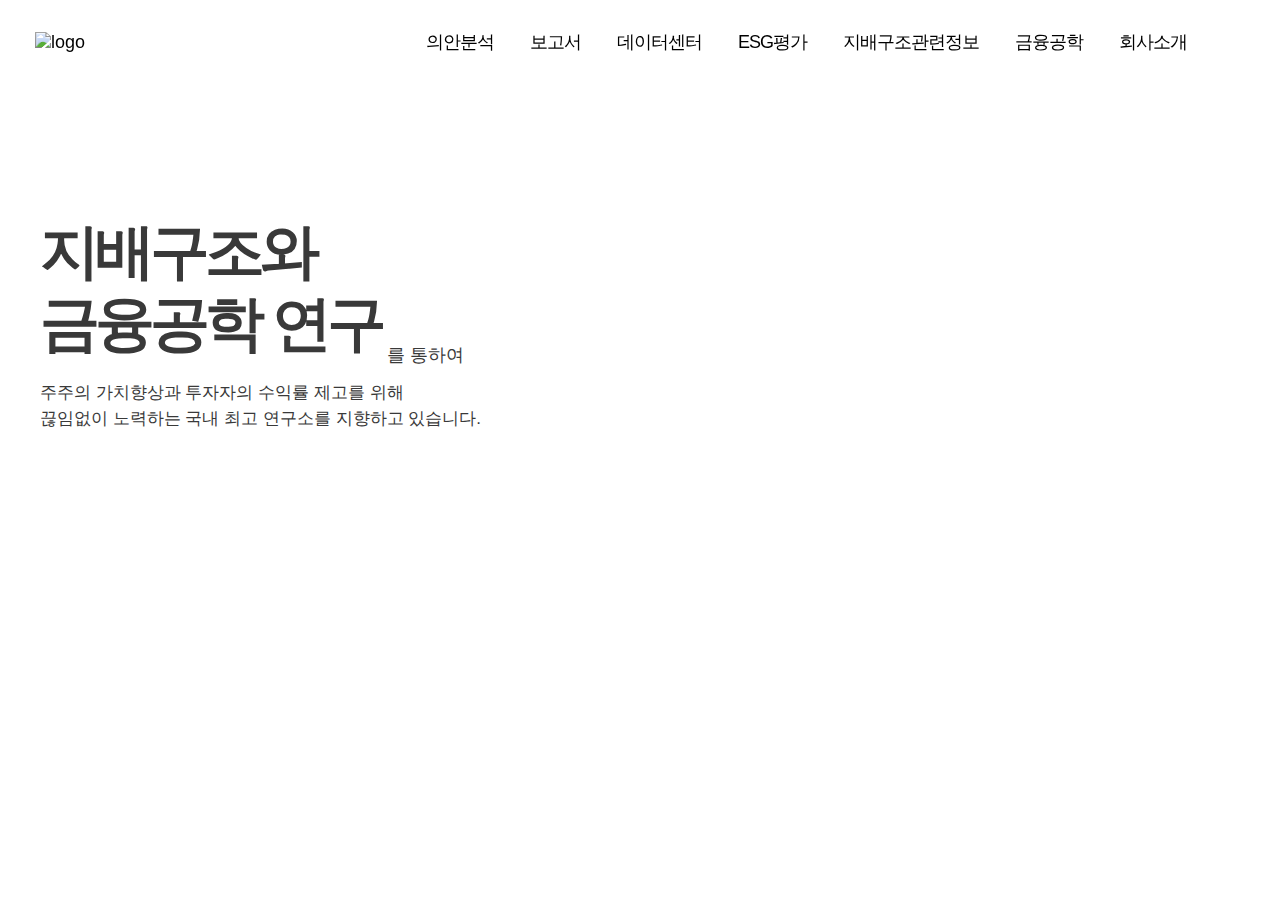
==== public/pf/deri/index.html @ c3c59036 "portfolio works add - deri" ====
<!DOCTYPE html>
<html lang="ko">
    <head>
        <meta charset="UTF-8">
        <meta name="viewport" content="width=device-width, initial-scale=1.0">
        <title>대신경제연구소</title>

        <script src="https://cdnjs.cloudflare.com/ajax/libs/jquery/3.5.1/jquery.min.js"></script>

        <link rel="stylesheet" href="./index.css">
        <script src="./index.js"></script>
    </head>
    <body>
        <header class="top-bar flex">
            <h1 class="logo ">
                <div class="sound-only">대신경제연구소</div>
                <a class="img-box" href="#">
                    <img src="./resource/main_logo.png" alt="logo">
                </a>
            </h1>
            <nav class="top-menu gnb">
                <ul class="flex">
                    <li class="gnb-menu-1">
                        <a href="#">의안분석</a>
                        <ul class="sub-menu-wrap">
                            <li>
                                <a href="#">주주총회 의안 분석</a>
                            </li>
                            <li>
                                <a href="#">의결권행사 가이드라인</a>
                            </li>
                            <li>
                                <a href="#">의결권행사 가이드라인 개정절차</a>
                            </li>
                            <li>
                                <a href="#">의안분석 내부프로세스</a>
                            </li>
                        </ul>
                    </li>
                    <li class="gnb-menu-1">
                        <a href="#">보고서</a>
                        <ul class="sub-menu-wrap">
                            <li>
                                <a href="#">ESG Weekly</a>
                            </li>
                            <li>
                                <a href="#">Issue Report</a>
                            </li>
                            <li>
                                <a href="#">판례 및 법령 제,개정 동향</a>
                            </li>
                            <li>
                                <a href="#">대기업집단 지배구조 리포트</a>
                            </li>
                        </ul>
                    </li>
                    <li class="gnb-menu-1">
                        <a href="#">데이터센터</a>
                        <ul class="sub-menu-wrap">
                            <li>
                                <a href="#">인물 DB 시스템</a>
                            </li>
                            <li>
                                <a href="#">배당평가모형</a>
                            </li>
                            <li>
                                <a href="#">모니터링 시스템</a>
                            </li>
                            <li>
                                <a href="#">주주총회 결과</a>
                            </li>
                            <li>
                                <a href="#">기관투자자 의결권 행사내역</a>
                            </li>
                        </ul>
                    </li>
                    <li class="gnb-menu-1">
                        <a href="#">ESG평가</a>
                        <ul class="sub-menu-wrap">
                            <li>
                                <a href="#">평가개요</a>
                            </li>
                            <li>
                                <a href="#">평가방법</a>
                            </li>
                            <li>
                                <a href="#">ESG Controversial Company Report</a>
                            </li>
                        </ul>
                    </li>
                    <li class="gnb-menu-1">
                        <a href="#">지배구조관련정보</a>
                        <ul class="sub-menu-wrap">
                            <li>
                                <a href="#">지배구조 관련 법령</a>
                            </li>
                            <li>
                                <a href="#">지배구조 관련 기관</a>
                            </li>
                        </ul>
                    </li>
                    <li class="gnb-menu-1">
                        <a href="#">금융공학</a>
                        <ul class="sub-menu-wrap">
                            <li>
                                <a href="#">소개</a>
                            </li>
                            <li>
                                <a href="#">투자솔루션</a>
                            </li>
                            <li>
                                <a href="#">금융공학 컨설팅</a>
                            </li>
                        </ul>
                    </li>
                    <li class="gnb-menu-1">
                        <a href="#">회사소개</a>
                        <ul class="sub-menu-wrap">
                            <li>
                                <a href="#">임직원 인사말</a>
                            </li>
                            <li>
                                <a href="#">DERI Vision</a>
                            </li>
                            <li>
                                <a href="#">조직 및 기능</a>
                            </li>
                            <li>
                                <a href="#">자문위원회</a>
                            </li>
                            <li>
                                <a href="#">회사연혁</a>
                            </li>
                            <li>
                                <a href="#">사업영역</a>
                            </li>
                            <li>
                                <a href="#">연구실적</a>
                            </li>
                            <li>
                                <a href="#">스튜어드십 코드</a>
                            </li>
                            <li>
                                <a href="#">회사약도</a>
                            </li>
                            <li>
                                <a href="#">대신문고</a>
                            </li>
                            <li>
                                <a href="#">인재채용</a>
                            </li>
                        </ul>
                    </li>
                </ul>
            </nav>
        </header>

        <div class="container">
            <section class="intro-section con">
                <div class="content">
                    <h2 class="txt1">
                        <span class="em">
                        지배구조와
                        <br>
                        금융공학 연구
                        </span>
                        <span class="small">를 통하여</span>
                    </h2>
                    <p class="txt2">
                        주주의 가치향상과 투자자의 수익률 제고를 위해
                        <br>
                        끊임없이 노력하는 국내 최고 연구소를 지향하고 있습니다.
                    </p>
                    <div class="btn">
                        <a href="#"></a>
                    </div>
                </div>
                <div class="bg-1"></div>
                <div class="bg-2"></div>
            </section>
            <section class=""></section>
        </div>
    </body>
</html>
---- public/pf/deri/index.css ----
/*폰트*/

/* notosanskr 폰트*/
@import url(//fonts.googleapis.com/earlyaccess/nanumgothic.css);

html {
    font-family: 'Malgun Gothic', 'Nanum Gothic', 'Dotum', arial, sans-serif;
}

/* 노말라이즈 */
body,
ul,
li,
h1,
h2,
h3,
h4,
h5,
h6,
p,
input,
textarea {
    font-family: inherit;
    margin: 0;
    padding: 0;
    list-style: none;
    font: inherit;
    border: none;
    background: none;
    color: inherit;
}

a {
    cursor: pointer;
    color: inherit;
    text-decoration: none;
}

label[for] {
    cursor: pointer;
    user-select: none;
}

button {
    font-family: inherit;
    margin: 0;
    padding: 0;
    border: none;
    background: none;
    outline-style: none;
    cursor: pointer;
}

*:focus {
    outline: none;
}

span {
    display: inline-block;
}

/* 라이브러리 */
.block {
    display: block;
}

.inline-block {
    display: inline-block;
}

.visi-hidden {
    visibility: hidden;
}

.absolute-left {
    position: absolute;
    left: 0;
}

.absolute-right {
    position: absolute;
    right: 0;
}

.absolute-bottom {
    position: absolute;
    bottom: 0;
}

.absolute-top {
    position: absolute;
    top: 0;
}

.absolute-center {
    position: absolute;
    left: 50%;
    transform: translateX(-50%);
}

.absolute-middle {
    position: absolute;
    top: 50%;
    transform: translateY(-50%);
}

.absolute-middle.absolute-center {
    position: absolute;
    top: 50%;
    left: 50%;
    transform: translateX(-50%) translateY(-50%);
}

.relative {
    position: relative;
}

.cell {
    float: left;
    box-sizing: border-box;
}

.cell-right {
    float: right;
    box-sizing: border-box;
}

.row::after {
    content: "";
    display: block;
    clear: both;
}

.clear-both {
    clear: both;
}

.img-box>img {
    width: 100%;
    display: block;
}

.con {
    margin-left: auto;
    margin-right: auto;
}

.margin-0-auto {
    margin-left: auto;
    margin-right: auto;
}

.text-align-center {
    text-align: center;
}

.text-align-right {
    text-align: right;
}

.line-height-0 {
    line-height: 0;
}

.line-height-0>* {
    line-height: normal;
}

.height-100p {
    height: 100%;
}

.height-50p {
    height: 50%;
}

.border-box {
    box-sizing: border-box;
}

.font-size-dot-8rem {
    font-size: .8rem;
}

.table-row {
    display: table;
}

.table-row.row::after {
    display: inline;
    clear: non;
}

.table-row>.cell {
    float: none;
    display: table-cell;
}

/* 라이브러리 - flex */
*>.flex {
    display: flex;
}

*>.flex-column {
    display: flex;
    flex-direction: column;
}

*>.flex-column-nowrap {
    display: flex;
    flex-flow: column nowrap;
}

*>.flex-grow-1 {
    flex-grow: 1;
}

*>.flex-shrink-0 {
    flex-shrink: 0;
}

*>.flex-jc-st {
    display: flex;
    justify-content: flex-start;
}

*>.flex-jc-end {
    display: flex;
    justify-content: flex-end;
}

*>.flex-jc-c {
    display: flex;
    justify-content: center;
}

*>.flex-jc-between {
    display: flex;
    justify-content: space-between;
}

*>.flex-ai-c {
    display: flex;
    align-items: center;
}

*>.flex-ai-st {
    display: flex;
    align-items: flex-start;
}

*>.flex-ai-end {
    display: flex;
    align-items: flex-end;
}

*>.flex-self-c {
    display: flex;
    align-self: center;
}

*>.flex-row-nowrap {
    flex-direction: row;
    flex-wrap: nowrap;
}

*>.flex-ch-basis-0 {
    display: flex;
}

.flex-ch-basis-0>* {
    flex-basis: 0;
}

*>.flex-1-0-0 {
    flex: 1 0 0;
}

.flex-wrap {
    flex-wrap: wrap;
}

.sound-only {
    position: absolute;
    width: 0;
    height: 0;
    padding: 0;
    margin: 0;
    border: none;
    overflow: hidden;
}

/* custom */

html {
    font-size: 10px;
}

body {
    font-size: 1.8rem;
    line-height: 1.2;
}

/* 헤더 탑바 header top-bar */
.top-bar {
    position: fixed;
    top: 0;
    left: 0;
    width: 100%;
    height: 86px;
    justify-content: space-between;
    align-items: center;
}

/* 탑바 로고 top-bar logo*/
.top-bar .logo {
    margin-left: 35px;
}
.top-bar .logo > .img-box{
    width: 230px;
}

/* 탑바 글로벌 메뉴 top-bar gnb*/
.top-bar .top-menu {
    margin-right: 75px;
}

.top-bar .top-menu, .top-bar .top-menu > ul {
    height: 100%;
}

.top-bar .top-menu > ul > li {
    position: relative;
}

.top-bar .top-menu > ul > li > a{
    position: relative;
    display: flex;
    height: 100%;
    margin: 0 18px;
    font-size: 18px;
    letter-spacing: -1px;
    align-items: center;
}
/* 글로벌 메뉴 강조 바 gnb accent bar*/
.top-bar .top-menu > ul > li > a::before {
    content:"";
    position: absolute;
    bottom: 0;
    left: 50%;
    width: 0;
    height: 3px;
    transform: translateX(-50%);
    transition: width 0.2s;
    background-color: #2182c4;
}
.top-bar .top-menu > ul > li:hover > a::before {
    width: 100%;
}


.top-bar .top-menu > ul ul.sub-menu-wrap {
    display: none;
    position: absolute;
    padding: 8px 0;
    top: 100%;
    left: 0;
    border: 1px solid rgb(236,236,237);
}

.top-bar .top-menu > ul > li:hover > ul.sub-menu-wrap {
    display: block;
}

.top-bar .top-menu .sub-menu-wrap > li > a {
    display: block;
    padding: 5.5px 20px;
    white-space: nowrap;
}
.top-bar .top-menu .sub-menu-wrap > li:hover > a {
    color: #2182c4;
}


.container {
    margin-top: 86px;
}

.container section  p {
    font-size: 1.7rem;
    color: #67686c;
    line-height: 1.52;
}


/* 인트로 섹션 */
/* intro section*/
.container .intro-section {
    width: 1200px;
    height: 448px;
}

/* 인트로 섹션 컨텐츠*/
/* intro section content */
.container .intro-section .content {
    padding-top: 130px;
}
.container .intro-section .content .txt1,
.container .intro-section .content .txt2 {
    color: #393939;
}
.container .intro-section .content .txt1 {
    margin-bottom: 20px;
}
.container .intro-section .content .txt1 .em {
    font-size: 6rem;
    font-weight: 700;
    letter-spacing: -5px;
}
.container .intro-section .content .txt1 .small{
    vertical-align: bottom;
    margin-bottom: -7px;
}
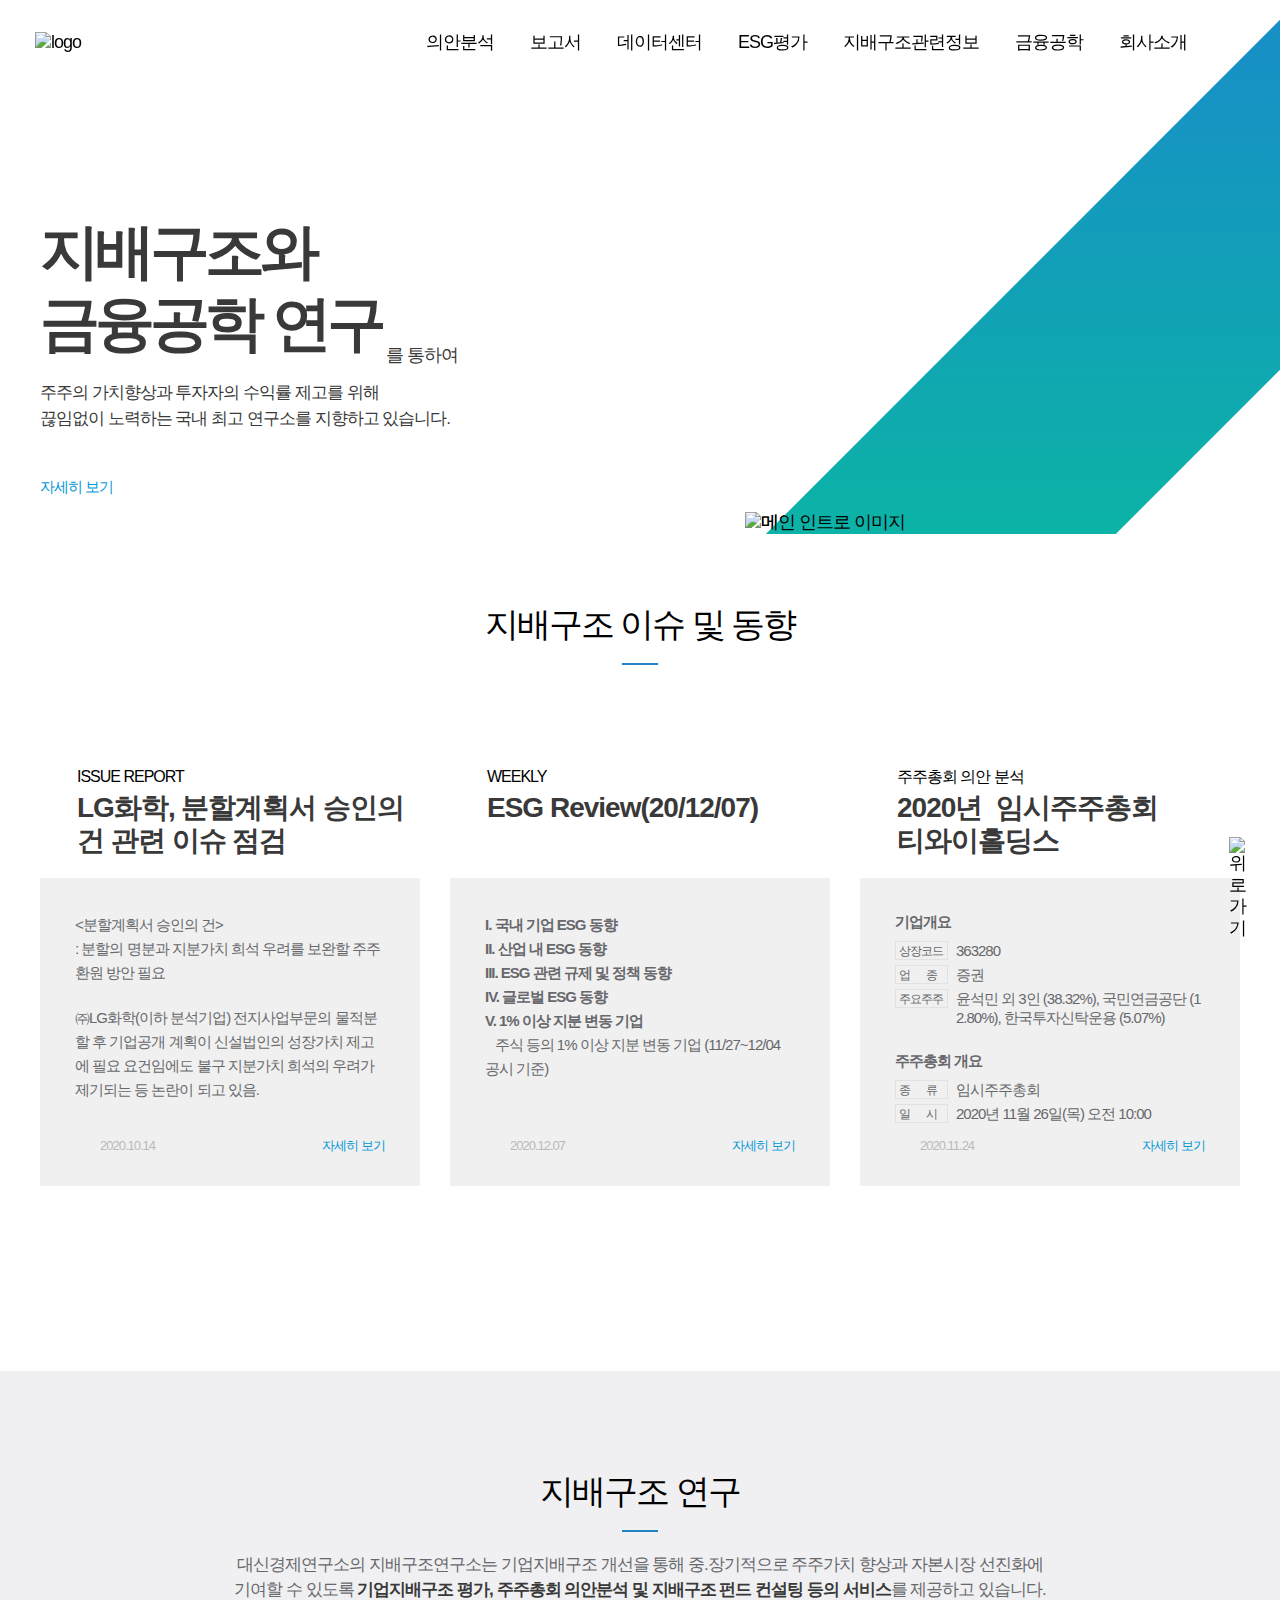
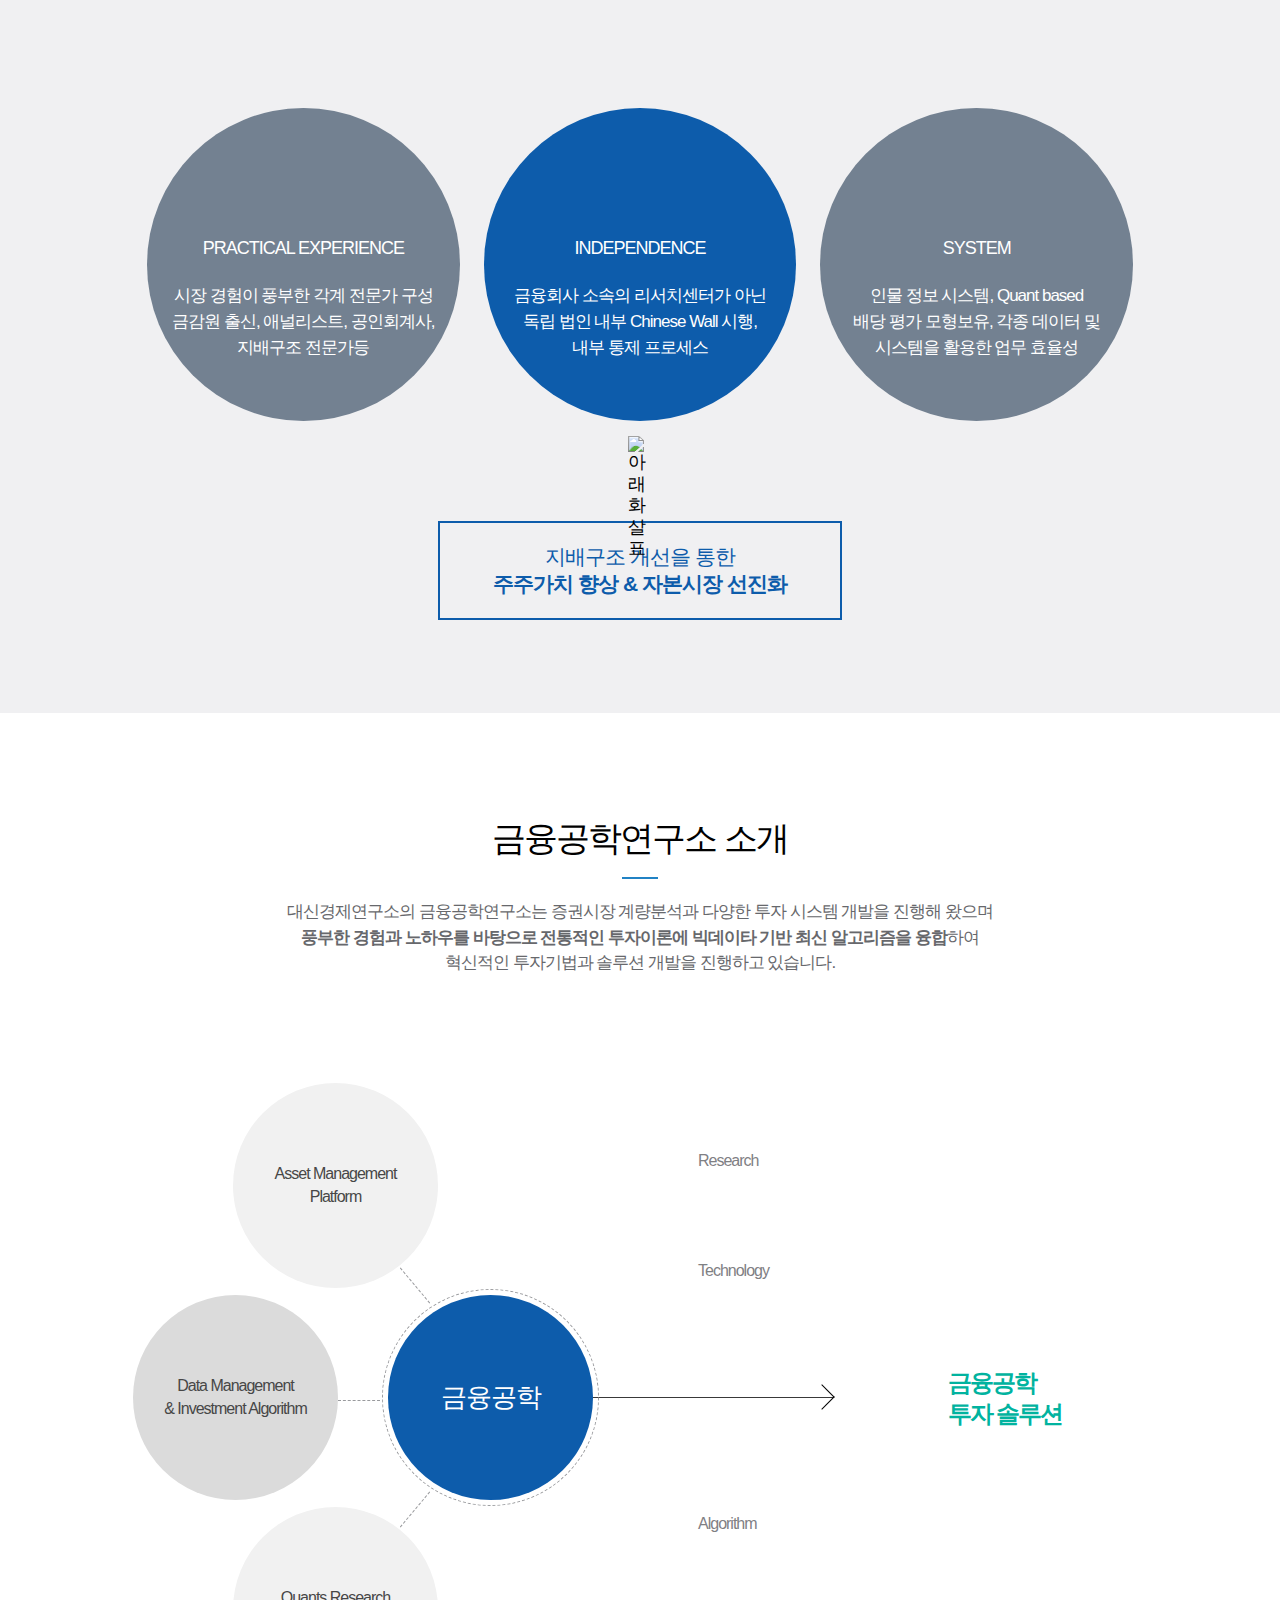
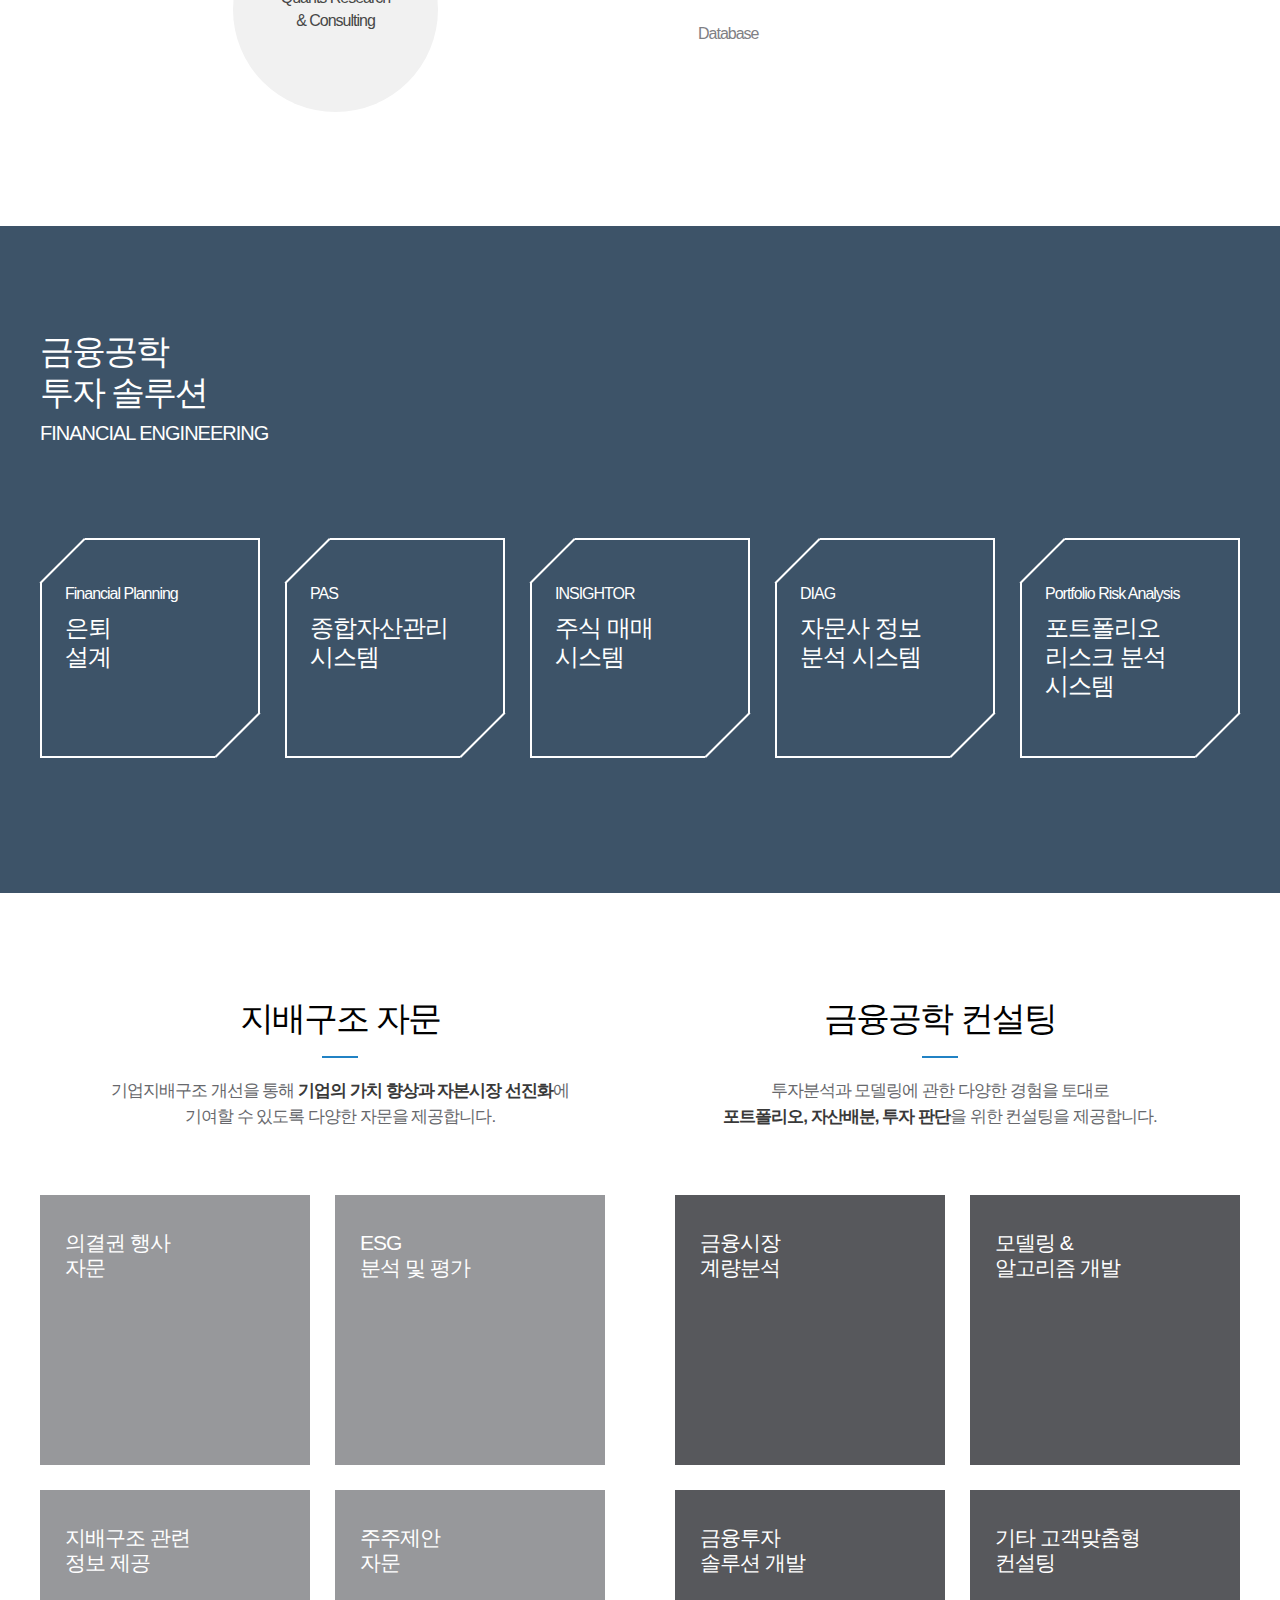
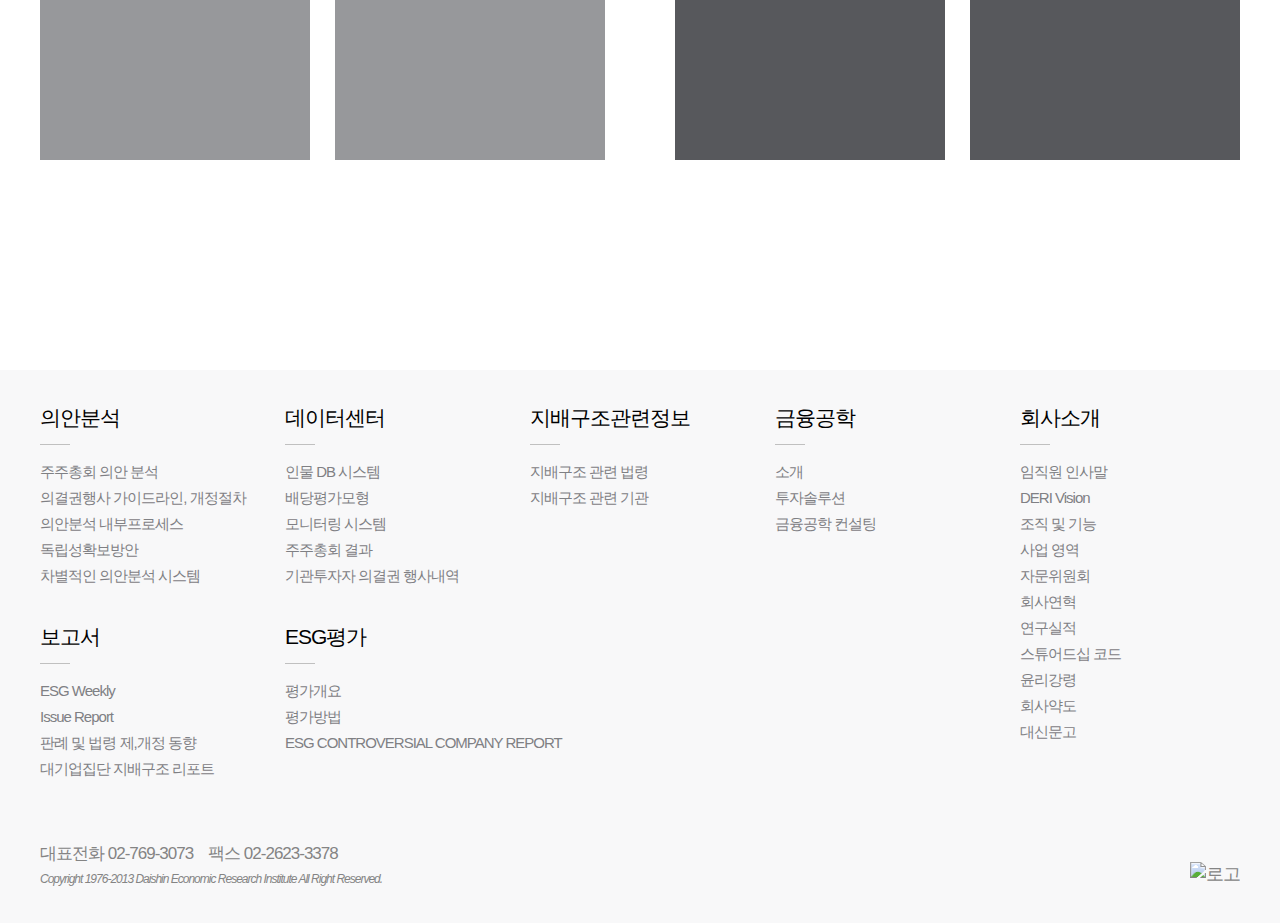
==== commit be7b7e09: "portfolio works deri update" ====
--- a/public/pf/deri/index.html
+++ b/public/pf/deri/index.html
@@ -5,19 +5,25 @@
         <meta name="viewport" content="width=device-width, initial-scale=1.0">
         <title>대신경제연구소</title>
 
+        <!-- 제이쿼리 플러그인 -->
         <script src="https://cdnjs.cloudflare.com/ajax/libs/jquery/3.5.1/jquery.min.js"></script>
+        <!-- lodash 플러그인 -->
+        <script src="https://cdn.jsdelivr.net/npm/lodash@4.17.20/lodash.min.js"></script>
 
         <link rel="stylesheet" href="./index.css">
         <script src="./index.js"></script>
     </head>
     <body>
-        <header class="top-bar flex">
-            <h1 class="logo ">
+        <!-- global bar -->
+        <header class="global flex">
+            <!-- global logo -->
+            <h1 class="logo">
                 <div class="sound-only">대신경제연구소</div>
                 <a class="img-box" href="#">
                     <img src="./resource/main_logo.png" alt="logo">
                 </a>
             </h1>
+            <!-- global menu bar -->
             <nav class="top-menu gnb">
                 <ul class="flex">
                     <li class="gnb-menu-1">
@@ -155,30 +161,645 @@
             </nav>
         </header>
 
+        <!-- main container -->
         <div class="container">
-            <section class="intro-section con">
-                <div class="content">
-                    <h2 class="txt1">
-                        <span class="em">
-                        지배구조와
-                        <br>
-                        금융공학 연구
-                        </span>
-                        <span class="small">를 통하여</span>
-                    </h2>
-                    <p class="txt2">
-                        주주의 가치향상과 투자자의 수익률 제고를 위해
-                        <br>
-                        끊임없이 노력하는 국내 최고 연구소를 지향하고 있습니다.
-                    </p>
-                    <div class="btn">
-                        <a href="#"></a>
-                    </div>
+            <!-- 인트로 섹션 intro -->
+            <section class="section intro-section">
+                <div class="wrap con">
+                    <!-- 텍스트 컨텐츠 -->
+                    <div class="content">
+                        <h2 class="txt1">
+                            <span class="em">
+                            지배구조와
+                            <br>
+                            금융공학 연구
+                            </span>
+                            <span class="small">를 통하여</span>
+                        </h2>
+                        <p class="txt2">
+                            주주의 가치향상과 투자자의 수익률 제고를 위해
+                            <br>
+                            끊임없이 노력하는 국내 최고 연구소를 지향하고 있습니다.
+                        </p>
+                        <div class="btn">
+                            <a href="#">자세히 보기</a>
+                        </div>
+                    </div>
+                    <!-- 이미지 배경 -->
+                    <div class="bg-1 img-box">
+                        <img src="./resource/main_cont_head_2.png" alt="메인 인트로 이미지">
+                    </div>
+                    <div class="bg-2 img-box">
+                        <img src="./resource/visual_mask.png" alt="메인 인트로 이미지">
+                    </div>
+                    <div class="bg-3"></div>
                 </div>
-                <div class="bg-1"></div>
-                <div class="bg-2"></div>
             </section>
-            <section class=""></section>
+            <!-- 뉴스 news -->
+            <section class="section cont-news">
+                <div class="wrap con">
+                    <h2 class="section-ti">지배구조 이슈 및 동향</h2>
+                    <ul class="flex">
+                        <li class="issue">
+                            <div class="item-head">
+                                <div class="tag-img v1"></div>
+                                <div class="tag">ISSUE REPORT</div>
+                                <h3 class="head">
+                                    <a class="block" href="#">LG화학, 분할계획서 승인의 건 관련 이슈 점검</a>
+                                </h3>
+                            </div>
+                            <div class="item-cont">
+                                <a class="block" href="#">
+                                    <div class="txt-box">
+                                        <p>
+                                            &lt;분할계획서 승인의 건&gt;
+                                        </p>
+                                        <p>
+                                            : 분할의 명분과 지분가치 희석 우려를 보완할 주주환원 방안 필요
+                                        </p>
+                                        <br>
+                                        <p>
+                                            ㈜LG화학(이하 분석기업) 전지사업부문의 물적분할 후 기업공개 계획이
+                                             신설법인의 성장가치 제고에 필요 요건임에도 불구 지분가치 희석의 우려가 제기되는 등 논란이 되고 있음. 
+                                        </p>
+                                    </div>
+                                    <div class="detail flex">
+                                        <div class="date flex">2020.10.14</div>
+                                        <div class="btn">자세히 보기</div>
+                                    </div>
+                                </a>
+                            </div>
+                        </li>
+                        <li class="weekly">
+                            <div class="item-head">
+                                <div class="tag-img v2"></div>
+                                <div class="tag">WEEKLY</div>
+                                <h3 class="head">
+                                    <a class="block" href="#">ESG Review(20/12/07)</a>
+                                </h3>
+                            </div>
+                            <div class="item-cont">
+                                <a class="block" href="#">
+                                    <div class="txt-box">
+                                        <p>I. 국내 기업 ESG 동향</p>
+                                        <p>II. 산업 내 ESG 동향</p>
+                                        <p>III. ESG 관련 규제 및 정책 동향</p>
+                                        <p>IV. 글로벌 ESG 동향</p>
+                                        <p>V. 1% 이상 지분 변동 기업</p>
+                                        <p class="normal">
+                                            <span>&nbsp;&nbsp;</span>
+                                            주식 등의 1% 이상 지분 변동 기업 (11/27~12/04 공시 기준)
+                                        </p>
+                                    </div>
+                                    <div class="detail flex">
+                                        <div class="date flex">2020.12.07</div>
+                                        <div class="btn">자세히 보기</div>
+                                    </div>
+                                </a>
+                            </div>
+                        </li>
+                        <li class="analysis">
+                            <div class="item-head">
+                                <div class="tag-img v3"></div>
+                                <div class="tag">주주총회 의안 분석</div>
+                                <h3 class="head">
+                                    <a class="block" href="#">
+                                        2020년 &nbsp;임시주주총회
+                                        <br>
+                                        티와이홀딩스
+                                    </a>
+                                </h3>
+                            </div>
+                            <div class="item-cont">
+                                <a class="block" href="#">
+                                    <div class="txt-box">
+                                        <h4 class="cont-head">기업개요</h4>
+                                        <ul>
+                                            <li>
+                                                <span class="list-head">상장코드</span>
+                                                <span class="list-body">363280</span>
+                                            </li>
+                                            <li>
+                                                <span class="list-head">업&nbsp;&nbsp;&nbsp;&nbsp;&nbsp;&nbsp;&nbsp;종</span>
+                                                <span class="list-body">증권</span>
+                                            </li>
+                                            <li>
+                                                <span class="list-head">주요주주</span>
+                                                <span class="list-body">윤석민 외 3인 (38.32%), 국민연금공단 (12.80%), 한국투자신탁운용 (5.07%)</span>
+                                            </li>
+                                        </ul>
+                                        <h4 class="cont-head">주주총회 개요</h4>
+                                        <ul>
+                                            <li>
+                                                <span class="list-head">종&nbsp;&nbsp;&nbsp;&nbsp;&nbsp;&nbsp;&nbsp;류</span>
+                                                <span class="list-body">임시주주총회</span>
+                                            </li>
+                                            <li>
+                                                <span class="list-head">일&nbsp;&nbsp;&nbsp;&nbsp;&nbsp;&nbsp;&nbsp;시</span>
+                                                <span class="list-body">2020년 11월 26일(목) 오전 10:00</span>
+                                            </li>
+                                        </ul>
+                                    </div>
+                                    <div class="detail flex">
+                                        <div class="date flex">2020.11.24</div>
+                                        <div class="btn">자세히 보기</div>
+                                    </div>
+                                </a>
+                            </div>
+                        </li>
+                    </ul>
+                </div>
+            </section>
+            <!-- 리서치 research -->
+            <section class="section research">
+                <div class="bg"></div>
+                <div class="wrap con">
+                    <div class="cont-head">
+                        <h2 class="section-ti">지배구조 연구</h2>
+                        <p>
+                            대신경제연구소의 지배구조연구소는 기업지배구조 개선을 통해 중.장기적으로 주주가치 향상과 자본시장 선진화에
+                            <br>
+                            기여할 수 있도록 <strong>기업지배구조 평가, 주주총회 의안분석 및 지배구조 펀드 컨설팅 등의 서비스</strong>를 제공하고 있습니다.
+                        </p>
+                    </div>
+                    <div class="cont-body">
+                        <ul class="flex">
+                            <li class="circle-list v1">
+                                <div class="list-icon v1"></div>
+                                <h3 class="list-ti">PRACTICAL EXPERIENCE</h3>
+                                <p class="list-txt">
+                                    시장 경험이 풍부한 각계 전문가 구성
+                                    <br>
+                                    금감원 출신, 애널리스트, 공인회계사,
+                                    <br>
+                                    지배구조 전문가등
+                                </p>
+                            </li>
+                            <li class="circle-list v2">
+                                <div class="list-icon v2"></div>
+                                <h3 class="list-ti">INDEPENDENCE</h3>
+                                <p class="list-txt">
+                                    금융회사 소속의 리서치센터가 아닌
+                                    <br>
+                                    독립 법인 내부 Chinese Wall 시행,
+                                    <br>
+                                    내부 통제 프로세스
+                                </p>
+                            </li>
+                            <li class="circle-list v1">
+                                <div class="list-icon v3"></div>
+                                <h3 class="list-ti">SYSTEM</h3>
+                                <p class="list-txt">
+                                    인물 정보 시스템, Quant based
+                                    <br>
+                                    배당 평가 모형보유, 각종 데이터 및
+                                    <br>
+                                    시스템을 활용한 업무 효율성
+                                </p>
+                            </li>
+                        </ul>
+                        <div class="result">
+                            <div class="arr">
+                                <img src="./resource/main_resrch_arr.png" alt="아래 화살표">
+                            </div>
+                            <div class="txt-box flex-center">
+                                <p>
+                                    지배구조 개선을 통한
+                                    <br>
+                                    <strong>주주가치 향상 & 자본시장 선진화</strong>
+                                </p>
+                            </div>
+                        </div>
+                    </div>
+                </div>
+            </section>
+            <!-- 연구소 소개 labo intro -->
+            <section class="section labo-intro">
+                <div class="wrap con">
+                    <div class="cont-head">
+                        <h2 class="section-ti">금융공학연구소 소개</h2>
+                        <p class="txt-box">
+                            대신경제연구소의 금융공학연구소는 증권시장 계량분석과 다양한 투자 시스템 개발을 진행해 왔으며
+                            <br>
+                            <strong>풍부한 경험과 노하우를 바탕으로 전통적인 투자이론에 빅데이타 기반 최신 알고리즘을 융합</strong>하여
+                            <br>
+                            혁신적인 투자기법과 솔루션 개발을 진행하고 있습니다.
+                        </p>
+                    </div>
+                    <div class="cont-body flex">
+                        <!-- 원 아이템 -->
+                        <div class="tech">
+                            <div class="circle v1 flex-center">
+                                <span>
+                                    Asset Management
+                                    <br>
+                                    Platform
+                                </span>
+                            </div>
+                            <div class="circle v2 flex-center">
+                                <span>
+                                    Data Management
+                                    <br>
+                                    & Investment Algorithm
+                                </span>
+                            </div>
+                            <div class="circle center flex-center">
+                                <span>금융공학</span>
+                                <div class="arr"></div>
+                            </div>
+                            <div class="circle v3 flex-center">
+                                <span>
+                                    Quants Research
+                                    <br>
+                                    & Consulting
+                                </span>
+                            </div>
+                        </div>
+                        <ul class="item">
+                            <li class="flex v1">
+                                <div class="icon"></div>
+                                <div class="txt">Research</div>
+                            </li>
+                            <li class="flex v2">
+                                <div class="icon"></div>
+                                <div class="txt">Technology</div>
+                            </li>
+                            <li class="flex v3">
+                                <div class="icon"></div>
+                                <div class="txt">Algorithm</div>
+                            </li>
+                            <li class="flex v4">
+                                <div class="icon"></div>
+                                <div class="txt">Database</div>
+                            </li>
+                        </ul>
+                        <div class="result">
+                            <h3 class="result-box flex-center">
+                                <span>
+                                    금융공학
+                                    <br>
+                                    투자 솔루션
+                                </span>
+                            </h3>
+                        </div>
+                    </div>
+                </div>
+            </section>
+            <!-- 솔루션 solution -->
+            <section class="section solution">
+                <div class="bg"></div>
+                <div class="wrap con">
+                    <div class="cont-head">
+                        <h2 class="sol-ti">
+                            금융공학
+                            <br>
+                            투자 솔루션
+                        </h2>
+                        <p class="sol-sub">
+                            FINANCIAL ENGINEERING
+                        </p>
+                    </div>
+                    <div class="cont-body">
+                        <ul class="flex">
+                            <li class="item">
+                                <a href="#">
+                                    <div class="box">
+                                        <div class="num"></div>
+                                        <div class="line l1"></div>
+                                        <div class="line l2"></div>
+                                        <div class="line l3"></div>
+                                        <div class="line l4"></div>
+                                    </div>
+                                    <span class="li-sub">Financial Planning</span>
+                                    <p class="li-head">
+                                        은퇴
+                                        <br>
+                                        설계
+                                    </p>
+                                </a>
+                            </li>
+                            <li class="item">
+                                <a href="#">
+                                    <div class="box">
+                                        <div class="num"></div>
+                                        <div class="l1"></div>
+                                        <div class="l2"></div>
+                                        <div class="l3"></div>
+                                        <div class="l4"></div>
+                                    </div>
+                                    <span class="li-sub">PAS</span>
+                                    <p class="li-head">
+                                        종합자산관리
+                                        <br>
+                                        시스템
+                                    </p>
+                                </a>
+                            </li>
+                            <li class="item">
+                                <a href="#">
+                                    <div class="box">
+                                        <div class="num"></div>
+                                        <div class="l1"></div>
+                                        <div class="l2"></div>
+                                        <div class="l3"></div>
+                                        <div class="l4"></div>
+                                    </div>
+                                    <span class="li-sub">INSIGHTOR</span>
+                                    <p class="li-head">
+                                        주식 매매
+                                        <br>
+                                        시스템
+                                    </p>
+                                </a>
+                            </li>
+                            <li class="item">
+                                <a href="#">
+                                    <div class="box">
+                                        <div class="num"></div>
+                                        <div class="l1"></div>
+                                        <div class="l2"></div>
+                                        <div class="l3"></div>
+                                        <div class="l4"></div>
+                                    </div>
+                                    <span class="li-sub">DIAG</span>
+                                    <p class="li-head">
+                                        자문사 정보
+                                        <br>
+                                        분석 시스템
+                                    </p>
+                                </a>
+                            </li>
+                            <li class="item">
+                                <a href="#">
+                                    <div class="box">
+                                        <div class="num"></div>
+                                        <div class="l1"></div>
+                                        <div class="l2"></div>
+                                        <div class="l3"></div>
+                                        <div class="l4"></div>
+                                    </div>
+                                    <span class="li-sub">Portfolio Risk Analysis</span>
+                                    <p class="li-head">
+                                        포트폴리오
+                                        <br>
+                                        리스크 분석
+                                        <br>
+                                        시스템
+                                    </p>
+                                </a>
+                            </li>
+                        </ul>
+                    </div>
+                </div>
+            </section>
+            <!-- 컨설트 consult -->
+            <section class="section consult">
+                <div class="wrap con flex">
+                    <div class="item-wrap v1">
+                        <div class="item-head">
+                            <h2 class="section-ti">지배구조 자문</h2>
+                            <p>
+                                기업지배구조 개선을 통해 <strong>기업의 가치 향상과 자본시장 선진화</strong>에
+                                <br>
+                                기여할 수 있도록 다양한 자문을 제공합니다.
+                            </p>
+                        </div>
+                        <div class="item-body">
+                            <ul class="flex">
+                                <li class="item">
+                                    <a href="#">
+                                        <h3>
+                                            의결권 행사
+                                            <br>
+                                            자문
+                                        </h3>
+                                        <p>
+                                            주주권익 향상을 위한 의결권 행사
+                                            <br>가이드라인 구축 및 자문 서비스
+                                            <br><br>
+                                            투자기업의 주요 주주에 대한
+                                            <br>의결권 행사 권고 서비스
+                                        </p>
+                                    </a>
+                                </li>
+                                <li class="item">
+                                    <a href="#">
+                                        <h3>
+                                            ESG
+                                            <br>
+                                            분석 및 평가
+                                        </h3>
+                                        <p>
+                                            기업의 비재무적 요소인 ESG 성과를
+                                            <br>
+                                            평가 및 분석
+                                            <br><br>
+                                            기관투자자의 책임투자활동 지원
+                                        </p>
+                                    </a>
+                                </li>
+                                <li class="item">
+                                    <a href="#">
+                                        <h3>
+                                            지배구조 관련
+                                            <br>
+                                            정보 제공
+                                        </h3>
+                                        <p>
+                                            인물 및 기업지배구조 DB
+                                            <br>주주총회 관련 DB
+                                            <br><br>ESG News Flow 및 공시 모니터링
+                                            <br>주주활동보고서
+                                        </p>
+                                    </a>
+                                </li>
+                                <li class="item">
+                                    <a href="#">
+                                        <h3>
+                                            주주제안
+                                            <br>
+                                            자문
+                                        </h3>
+                                        <p>
+                                            주주이익 환원
+                                            <br>
+                                             - 배당 등
+                                            <br><br>
+                                            기업가치 증대방안
+                                            <br>
+                                             - 이사회 진단 등
+                                        </p>
+                                    </a>
+                                </li>
+                            </ul>
+                        </div>
+                    </div>
+                    <div class="item-wrap v2">
+                        <div class="item-head">
+                            <h2 class="section-ti">금융공학 컨설팅</h2>
+                            <p>
+                                투자분석과 모델링에 관한 다양한 경험을 토대로
+                                <br>
+                                <strong>포트폴리오, 자산배분, 투자 판단</strong>을 위한 컨설팅을 제공합니다.
+                            </p>
+                        </div>
+                        <div class="item-body">
+                            <ul class="flex">
+                                <li class="item">
+                                    <a href="#">
+                                        <h3>
+                                            금융시장
+                                            <br>
+                                            계량분석
+                                        </h3>
+                                        <p>
+                                            금융시장 계량분석과 각종 시뮬레이션을 통해 투자 목적별  정량적 판단 근거 제시
+                                        </p>
+                                    </a>
+                                </li>
+                                <li class="item">
+                                    <a href="#">
+                                        <h3>
+                                            모델링 &
+                                            <br>
+                                            알고리즘 개발
+                                        </h3>
+                                        <p>
+                                            매크로 데이터 및  금융시장 미시적 가격 데이터 등을 결합하여  다양한 투자모형  및 알고리즘을  개발합니다.
+                                        </p>
+                                    </a>
+                                </li>
+                                <li class="item">
+                                    <a href="#">
+                                        <h3>
+                                            금융투자
+                                            <br>
+                                            솔루션 개발
+                                        </h3>
+                                        <p>
+                                            포트폴리오 투자, 자산배분과 관련된 랩어카운트, 로보어드바이저 관련 시스템을 개발합니다.
+                                        </p>
+                                    </a>
+                                </li>
+                                <li class="item">
+                                    <a href="#">
+                                        <h3>
+                                            기타 고객맞춤형
+                                            <br>
+                                            컨설팅
+                                        </h3>
+                                        <p>
+                                            금융공학을 활용하고 응용한 제반 연구 개발 컨설팅을 계획하고 있습니다.
+                                        </p>
+                                    </a>
+                                </li>
+                            </ul>
+                        </div>
+                    </div>
+                </div>
+            </section>
         </div>
+
+        <div class="go-top">
+            <img src="./resource/bt_go_top.png" alt="위로 가기">
+        </div>
+        
+        <!-- footer -->
+        <footer class="footer">
+            <div class="wrap con">
+                <div class="site-map flex">
+                    <div class="group">
+                        <div class="ft-menu sub-1">
+                            <div class="head">의안분석</div>
+                            <ul>
+                                <li><a href="#">주주총회 의안 분석</a></li>
+                                <li><a href="#">의결권행사 가이드라인, 개정절차</a></li>
+                                <li><a href="#">의안분석 내부프로세스</a></li>
+                                <li><a href="#">독립성확보방안</a></li>
+                                <li><a href="#">차별적인 의안분석 시스템</a></li>
+                            </ul>
+                        </div>
+                        <div class="ft-menu sub-2">
+                            <div class="head">보고서</div>
+                            <ul>
+                                <li><a href="#">ESG Weekly</a></li>
+                                <li><a href="#">Issue Report</a></li>
+                                <li><a href="#">판례 및 법령 제,개정 동향</a></li>
+                                <li><a href="#">대기업집단 지배구조 리포트</a></li>
+                            </ul>
+                        </div>
+                    </div>
+                    <div class="group">
+                        <div class="ft-menu sub-1">
+                            <div class="head">데이터센터</div>
+                            <ul>
+                                <li><a href="#">인물 DB 시스템</a></li>
+                                <li><a href="#">배당평가모형</a></li>
+                                <li><a href="#">모니터링 시스템</a></li>
+                                <li><a href="#">주주총회 결과</a></li>
+                                <li><a href="#">기관투자자 의결권 행사내역</a></li>
+                            </ul>
+                        </div>
+                        <div class="ft-menu sub-2">
+                            <div class="head">ESG평가</div>
+                            <ul>
+                                <li><a href="#">평가개요</a></li>
+                                <li><a href="#">평가방법</a></li>
+                                <li><a href="#">ESG CONTROVERSIAL COMPANY REPORT</a></li>
+                            </ul>
+                        </div>
+                    </div>
+                    <div class="group">
+                        <div class="ft-menu sub-1">
+                            <div class="head">지배구조관련정보</div>
+                            <ul>
+                                <li><a href="#">지배구조 관련 법령</a></li>
+                                <li><a href="#">지배구조 관련 기관</a></li>
+                            </ul>
+                        </div>
+                    </div>
+                    <div class="group">
+                        <div class="ft-menu sub-1">
+                            <div class="head">금융공학</div>
+                            <ul>
+                                <li><a href="#">소개</a></li>
+                                <li><a href="#">투자솔루션</a></li>
+                                <li><a href="#">금융공학 컨설팅</a></li>
+                            </ul>
+                        </div>
+                    </div>
+                    <div class="group">
+                        <div class="ft-menu sub-1">
+                            <div class="head">회사소개</div>
+                            <ul>
+                                <li><a href="#">임직원 인사말</a></li>
+                                <li><a href="#">DERI Vision</a></li>
+                                <li><a href="#">조직 및 기능</a></li>
+                                <li><a href="#">사업 영역</a></li>
+                                <li><a href="#">자문위원회</a></li>
+                                <li><a href="#">회사연혁</a></li>
+                                <li><a href="#">연구실적</a></li>
+                                <li><a href="#">스튜어드십 코드</a></li>
+                                <li><a href="#">윤리강령</a></li>
+                                <li><a href="#">회사약도</a></li>
+                                <li><a href="#">대신문고</a></li>
+                            </ul>
+                        </div>
+                    </div>
+                </div>
+                <div class="info">
+                    <div class="ft-logo">
+                        <a class="img-box" href="#">
+                            <img src="./resource/main_logo_ft.png" alt="로고">
+                        </a>
+                    </div>
+                    <div class="info-con flex">
+                        <span>대표전화 02-769-3073</span>
+                        <span>팩스 02-2623-3378</span>
+                    </div>
+                    <address>Copyright 1976-2013 Daishin Economic Research Institute All Right Reserved.</address>
+                </div>
+            </div>
+        </footer>
     </body>
 </html>--- a/public/pf/deri/index.css
+++ b/public/pf/deri/index.css
@@ -8,17 +8,9 @@
 }
 
 /* 노말라이즈 */
-body,
-ul,
-li,
-h1,
-h2,
-h3,
-h4,
-h5,
-h6,
-p,
-input,
+body,ul,li,
+h1,h2,h3,h4,h5,h6,
+p,dl,dt,dd,input,
 textarea {
     font-family: inherit;
     margin: 0;
@@ -135,6 +127,10 @@
     clear: both;
 }
 
+.img-box {
+    display: block;
+}
+
 .img-box>img {
     width: 100%;
     display: block;
@@ -199,16 +195,32 @@
 /* 라이브러리 - flex */
 *>.flex {
     display: flex;
-}
-
+    flex-grow: 0;
+    flex-shrink: 1;
+    flex-basis: auto; 
+}
+*>.flex-center {
+    display: flex;
+    flex-grow: 0;
+    flex-shrink: 0;
+    flex-basis: auto;
+    justify-content: center;
+    align-items: center;
+}
 *>.flex-column {
     display: flex;
     flex-direction: column;
+    flex-grow: 0;
+    flex-shrink: 1;
+    flex-basis: auto; 
 }
 
 *>.flex-column-nowrap {
     display: flex;
     flex-flow: column nowrap;
+    flex-grow: 0;
+    flex-shrink: 1;
+    flex-basis: auto; 
 }
 
 *>.flex-grow-1 {
@@ -222,46 +234,73 @@
 *>.flex-jc-st {
     display: flex;
     justify-content: flex-start;
+    flex-grow: 0;
+    flex-shrink: 1;
+    flex-basis: auto; 
 }
 
 *>.flex-jc-end {
     display: flex;
     justify-content: flex-end;
+    flex-grow: 0;
+    flex-shrink: 1;
+    flex-basis: auto; 
 }
 
 *>.flex-jc-c {
     display: flex;
     justify-content: center;
+    flex-grow: 0;
+    flex-shrink: 1;
+    flex-basis: auto; 
 }
 
 *>.flex-jc-between {
     display: flex;
     justify-content: space-between;
+    flex-grow: 0;
+    flex-shrink: 1;
+    flex-basis: auto; 
 }
 
 *>.flex-ai-c {
     display: flex;
     align-items: center;
+    flex-grow: 0;
+    flex-shrink: 1;
+    flex-basis: auto; 
 }
 
 *>.flex-ai-st {
     display: flex;
     align-items: flex-start;
+    flex-grow: 0;
+    flex-shrink: 1;
+    flex-basis: auto; 
 }
 
 *>.flex-ai-end {
     display: flex;
     align-items: flex-end;
+    flex-grow: 0;
+    flex-shrink: 1;
+    flex-basis: auto; 
 }
 
 *>.flex-self-c {
     display: flex;
     align-self: center;
+    flex-grow: 0;
+    flex-shrink: 1;
+    flex-basis: auto; 
 }
 
 *>.flex-row-nowrap {
     flex-direction: row;
     flex-wrap: nowrap;
+    flex-grow: 0;
+    flex-shrink: 1;
+    flex-basis: auto; 
 }
 
 *>.flex-ch-basis-0 {
@@ -273,7 +312,9 @@
 }
 
 *>.flex-1-0-0 {
-    flex: 1 0 0;
+    flex-grow: 1;
+    flex-shrink: 0;
+    flex-basis: 0; 
 }
 
 .flex-wrap {
@@ -299,10 +340,16 @@
 body {
     font-size: 1.8rem;
     line-height: 1.2;
-}
-
-/* 헤더 탑바 header top-bar */
-.top-bar {
+    letter-spacing: -1px;
+    overflow-x: hidden;
+}
+
+.con {
+    width: 1200px;
+}
+
+/* 1. 헤더 탑바 header global */
+.global {
     position: fixed;
     top: 0;
     left: 0;
@@ -310,30 +357,34 @@
     height: 86px;
     justify-content: space-between;
     align-items: center;
-}
-
-/* 탑바 로고 top-bar logo*/
-.top-bar .logo {
+    background-color: rgba(255,255,255,0);
+    transition: background-color 0.4s, height 0.4s;
+    z-index: 100;
+}
+
+/* 탑바 로고 global logo*/
+.global .logo {
     margin-left: 35px;
 }
-.top-bar .logo > .img-box{
+.global .logo > .img-box{
     width: 230px;
-}
-
-/* 탑바 글로벌 메뉴 top-bar gnb*/
-.top-bar .top-menu {
+    transition: width 0.4s;
+}
+
+/* 탑바 글로벌 메뉴 global gnb*/
+.global .top-menu {
     margin-right: 75px;
 }
 
-.top-bar .top-menu, .top-bar .top-menu > ul {
+.global .top-menu, .global .top-menu > ul {
     height: 100%;
 }
 
-.top-bar .top-menu > ul > li {
-    position: relative;
-}
-
-.top-bar .top-menu > ul > li > a{
+.global .top-menu > ul > li {
+    position: relative;
+}
+
+.global .top-menu > ul > li > a{
     position: relative;
     display: flex;
     height: 100%;
@@ -343,7 +394,7 @@
     align-items: center;
 }
 /* 글로벌 메뉴 강조 바 gnb accent bar*/
-.top-bar .top-menu > ul > li > a::before {
+.global .top-menu > ul > li > a::before {
     content:"";
     position: absolute;
     bottom: 0;
@@ -354,71 +405,1039 @@
     transition: width 0.2s;
     background-color: #2182c4;
 }
-.top-bar .top-menu > ul > li:hover > a::before {
+.global .top-menu > ul > li:hover > a::before {
     width: 100%;
 }
 
 
-.top-bar .top-menu > ul ul.sub-menu-wrap {
+.global .top-menu > ul ul.sub-menu-wrap {
     display: none;
     position: absolute;
     padding: 8px 0;
     top: 100%;
     left: 0;
     border: 1px solid rgb(236,236,237);
-}
-
-.top-bar .top-menu > ul > li:hover > ul.sub-menu-wrap {
+    background-color: #ffffff;
+}
+
+.global .top-menu > ul > li:hover > ul.sub-menu-wrap {
     display: block;
 }
 
-.top-bar .top-menu .sub-menu-wrap > li > a {
+.global .top-menu .sub-menu-wrap > li > a {
     display: block;
     padding: 5.5px 20px;
     white-space: nowrap;
 }
-.top-bar .top-menu .sub-menu-wrap > li:hover > a {
+.global .top-menu .sub-menu-wrap > li:hover > a {
     color: #2182c4;
 }
 
+/* 글로벌 스크롤 */
+.global.on {
+    height: 66px;
+    border-bottom: 1px solid rgb(236,236,237);
+    background-color: rgba(255,255,255,0.95);
+}
+.global.on .logo > .img-box {
+    width: 171px;
+}
+
+
+
+
+/* 2. 컨텐츠 */
 
 .container {
     margin-top: 86px;
 }
 
-.container section  p {
+.container .section p{
     font-size: 1.7rem;
-    color: #67686c;
     line-height: 1.52;
 }
 
-
-/* 인트로 섹션 */
+/* 컨텐츠 섹션 타이틀 */
+.container .section-ti {
+    position: relative;
+    font-size: 34px;
+    font-weight: normal;
+    text-align: center;
+    letter-spacing: -2px;
+    padding-bottom: 20px;
+}
+.container .section-ti::after {
+    content:"";
+    position: absolute;
+    left: 50%;
+    bottom: 0;
+    width: 36px;
+    height: 2px;
+    margin-left: -18px;
+    background-color: #2182c4;
+}
+
+
+
+/* 3. 인트로 섹션 */
 /* intro section*/
-.container .intro-section {
-    width: 1200px;
+.intro-section {
+    margin-bottom: 60px;
+}
+.intro-section .wrap{
+    position: relative;
     height: 448px;
-}
-
-/* 인트로 섹션 컨텐츠*/
+    box-sizing: border-box;
+}
+
+/* 인트로 섹션 텍스트 컨텐츠*/
 /* intro section content */
-.container .intro-section .content {
+.intro-section .content {
     padding-top: 130px;
 }
-.container .intro-section .content .txt1,
-.container .intro-section .content .txt2 {
+.intro-section .content .txt1,
+.intro-section .content .txt2 {
     color: #393939;
 }
-.container .intro-section .content .txt1 {
+.intro-section .content .txt1 {
     margin-bottom: 20px;
 }
-.container .intro-section .content .txt1 .em {
+.intro-section .content .txt1 .em {
     font-size: 6rem;
     font-weight: 700;
     letter-spacing: -5px;
 }
-.container .intro-section .content .txt1 .small{
+.intro-section .content .txt1 .small{
     vertical-align: bottom;
     margin-bottom: -7px;
-}
-
+    
+}
+
+.intro-section .content .btn {
+    position: relative;
+    padding-top: 40px;
+    font-size: 15px;
+    color: #0397d7;
+}
+.intro-section .content .btn:hover {
+    text-decoration: underline;
+}
+.intro-section .content .btn.active {
+    animation: ani-opacity 0.4s 1s forwards;
+}
+@keyframes ani-opacity {
+    0% {
+        opacity: 0;
+    }
+    100% {
+        opacity: 1;
+    }
+}
+.intro-section .content .btn > a{
+    display: inline-block;
+    height: 30px;
+    line-height: 30px;
+    vertical-align: middle;
+}
+.intro-section .content .btn:hover > a {
+    text-decoration: underline;
+}
+
+/* 인트로 섹션 배경 이미지*/
+.intro-section .bg-1{
+    position: absolute;
+    bottom: 0;
+    right: -7px;
+    width: 502px;
+    z-index: -1;
+}
+.intro-section .bg-2{
+    position: absolute;
+    bottom: 0;
+    right: -7px;
+    width: 502px;
+    z-index: -2;
+}
+
+.intro-section .bg-3{
+    position: absolute;
+    bottom: 0;
+    right: -145px;
+    width: 350px;
+    height: 120%;
+    transform: skew(-45deg);
+    background: linear-gradient(to bottom, #1790c6 10%, #0cb3a6 100%);
+    z-index: -2;
+}
+
+
+
+/* 4. 뉴스 섹션 */
+/* news section */
+.cont-news .wrap {
+    padding-top: 10px;
+    padding-bottom: 115px;
+}
+
+/* 뉴스 리스트 */
+.cont-news > .wrap > ul {
+    margin: 0 -15px;
+    padding: 55px 0 70px 0;
+}
+.cont-news > .wrap > ul > li {
+    position: relative;
+    width: calc(100% / 3);
+    padding: 0 15px;
+}
+/* 뉴스 아이템 헤드 */
+.cont-news > .wrap .item-head {
+    width: 100%;
+    height: 158px;
+    padding-top: 47px;
+    padding-left: 37px;
+    padding-bottom: 20px;
+    box-sizing: border-box;
+}
+.cont-news > .wrap .item-head .tag-img {
+    position: absolute;
+    top: 0;
+    left: 5px;
+    width: 140px;
+    height: 140px;
+    z-index: -1;
+    background-image: url(./resource/main_sp.png);
+    background-repeat: no-repeat;
+}
+.cont-news > .wrap .item-head .tag-img.v1 {
+    background-position: 0 -60px;
+}
+.cont-news > .wrap .item-head .tag-img.v2 {
+    background-position: -140px -60px;
+}
+.cont-news > .wrap .item-head .tag-img.v3 {
+    background-position: -290px -60px;
+}
+
+.cont-news > .wrap .item-head .tag {
+    font-size: 16px;
+    padding-bottom: 5px;
+}
+
+.cont-news > .wrap .item-head .head a{
+    font-size: 28px;
+    line-height: 33px;
+    font-weight: bold;
+    color: #393939;
+}
+.cont-news > .wrap .item-head .head:hover a {
+    text-decoration: underline;
+}
+
+/* 뉴스 아이템 바디 */
+.cont-news > .wrap .item-cont {
+    position: relative;
+    width: 100%;
+    height: 308px;
+    padding: 35px 35px 55px;
+    box-sizing: border-box;
+    background-color: rgba(233,233,233,0.7);
+    color: #67686c;
+}
+.cont-news > .wrap .item-cont .txt-box{
+    height: 218px;
+    overflow: hidden;
+}
+.cont-news > .wrap .item-cont p,
+.cont-news > .wrap .item-cont span{
+    font-size: 15px;
+    line-height: 1.6;
+    word-break: break-all;
+}
+.cont-news > .wrap .item-cont p:hover {
+    text-decoration:underline;
+}
+
+.cont-news > .wrap .item-cont .detail{
+    position: absolute;
+    bottom: 25px;
+    left: 35px;
+    right: 35px;
+    height: 30px;
+    font-size: 13px;
+    line-height: 30px;
+    justify-content: space-between;
+}
+.cont-news > .wrap .item-cont .detail .date {
+    color: #b9b9bb;
+}
+.cont-news > .wrap .item-cont .detail .date::before {
+    content:"";
+    display: block;
+    width: 20px;
+    height: 20px;
+    margin-top: 5px;
+    margin-right: 5px;
+    background-image: url(./resource/main_sp.png);
+    background-position: -80px 0;
+    background-repeat: no-repeat;
+}
+
+.cont-news > .wrap .item-cont .detail .btn {
+    color: #0397d7;
+}
+.cont-news > .wrap .item-cont .detail .btn:hover {
+    text-decoration: underline;
+}
+
+/* 뉴스 2번 아이템 */
+.cont-news .weekly .item-cont .txt-box > p {
+    font-weight: bold;
+}
+.cont-news .weekly .item-cont .txt-box > .normal {
+    font-weight: normal;
+}
+
+
+/* 뉴스 3번 아이템 */
+.cont-news .analysis .item-cont .txt-box > ul:nth-of-type(1) {
+    margin-bottom: 20px;
+}
+.cont-news .analysis .item-cont .txt-box > ul > li {
+    display: flex;
+    padding-bottom: 5px;
+}
+.cont-news .analysis .item-cont .txt-box > ul > li > * {
+    flex-grow: 0;
+    flex-basis: auto;
+    line-height: 19px;
+}
+.cont-news .analysis .item-cont .txt-box > ul > li .list-head {
+    flex-shrink: 0;
+    width: 45px;
+    height: 17px;
+    padding: 0 3px;
+    margin-right: 8px;
+    border: 1px solid #e1e1e1;
+    font-size: 12px;
+}
+.cont-news .analysis .item-cont .txt-box > ul > li .list-body {
+    flex-shrink: 1;
+    font-size: 15px;
+}
+
+.cont-news .analysis .item-cont .txt-box .cont-head {
+    font-size: 15px;
+    font-weight: bold;
+    margin-bottom: 10px;
+}
+
+
+
+
+
+/* 5. 리서치 섹션 */
+/* reasearch section */
+.container .research {
+    position: relative;
+    overflow: hidden;
+}
+.container .research >.bg{
+    position: absolute;
+    top: 0;
+    left: 0;
+    width: 100%;
+    height: 1100px;
+    background: #f0f0f2 url(./resource/main_cont_resrch_bg.png) no-repeat;
+    background-size: contain;
+    background-position: right bottom;
+    z-index: -1;
+}
+.container .research > .wrap {
+    position: relative;
+    padding: 100px 95px 93px;
+    box-sizing: border-box;
+    z-index: 1;
+}
+.container .research .cont-head > p {
+    margin: 20px 0 105px 0;
+    font-size: 17px;
+    line-height: 1.52;
+    text-align: center;
+    color: #67686c;
+}
+.container .research .cont-head > p >strong {
+    font-weight: bold;
+    color: #393939;
+}
+
+/* 리서치 연구 서비스 리스트*/
+.container .research .cont-body > ul > li {
+    position: relative;
+    width: calc((100% - 72px) / 3);
+    margin: 0 12px;
+    border-radius: 50%;
+    color: #ffffff;
+}
+.container .research .cont-body > ul > li.v1 {
+    background-color: #738191;
+}
+.container .research .cont-body > ul > li.v2 {
+    background-color: #0d5cab;
+}
+.container .research .cont-body > ul > li::before {
+    content:"";
+    display: block;
+    padding-bottom: 100%;
+}
+
+.container .research .cont-body .list-icon,
+.container .research .cont-body .list-ti,
+.container .research .cont-body .list-txt {
+    position: absolute;
+}
+
+/* 리서치 리스트 아이콘 */
+.container .research .cont-body .list-icon {
+    top: 50px;
+    left: 50%;
+    width: 90px;
+    height: 60px;
+    transform: translateX(-50%);
+    background-image: url(./resource/main_sp.png);
+    background-repeat: no-repeat;
+}
+.container .research .cont-body .list-icon.v1{
+    background-position: -500px -320px;
+}
+.container .research .cont-body .list-icon.v2{
+    background-position: -590px -320px;
+}
+.container .research .cont-body .list-icon.v3{
+    background-position: -680px -320px;
+}
+
+/* 리서치 리스트 제목 */
+.container .research .cont-body .list-ti {
+    top: 130px;
+    left: 0;
+    width: 100%;
+    text-align: center;
+}
+/* 리서치 리스트 텍스트 */
+.container .research .cont-body .list-txt {
+    top: 175px;
+    left: 0;
+    width: 100%;
+    text-align: center;
+    color: #ffffff;
+}
+
+/* 리서치 연구 결과 */
+.container .research .cont-body .result {
+    position: relative;
+    padding-top: 100px;
+}
+.container .research .cont-body .result .arr{
+    position: absolute;
+    top: 15px;
+    left: calc(50% - 12px);
+    width: 24px;
+    height: 75px;
+}
+.container .research .cont-body .result .txt-box{
+    margin: 0 auto;
+    width: 400px;
+    height: 95px;
+    border: 2px solid #0d5cab;
+    color: #0d5cab;
+}
+.container .research .cont-body .result .txt-box p{
+    font-size: 21px;
+    line-height: 1.3;
+    text-align: center;
+}
+/* ------ */
+
+
+
+
+
+/* 연구소 소개 섹션*/
+/* laboratory section */
+.container .labo-intro {
+    height: 1113px;
+}
+
+.labo-intro > .wrap{
+    padding: 105px 0 110px;
+}
+
+.labo-intro .cont-head .txt-box{
+    margin-top: 20px;
+    font-size: 17px;
+    color: #67686c;
+    text-align: center;
+}
+
+.labo-intro .cont-body {
+    width: 1014px;
+    margin: 100px auto 0;
+}
+/* 연구소 기술 그래프 */
+.labo-intro .cont-body .tech{
+    position: relative;
+    width: 460px;
+    height: 643px;
+}
+/* 연구소 기술 원아이템 */
+.labo-intro .cont-body .tech .circle {
+    position: absolute;
+    width: 205px;
+    height: 205px;
+    border-radius: 50%;
+}
+.labo-intro .cont-body .tech .circle.v1,
+.labo-intro .cont-body .tech .circle.v3 {
+    background-color: #f1f1f1;
+}
+.labo-intro .cont-body .tech .circle.v2 {
+    background-color: #dbdbdb;
+}
+.labo-intro .cont-body .tech .circle.center {
+    background-color: #0d5cab;
+}
+
+
+.labo-intro .cont-body .tech .circle.v1 {
+    top: 7px;
+    left: 100px;
+}
+.labo-intro .cont-body .tech .circle.v2 {
+    top: calc(50% - 102.5px);
+    left: 0;
+}
+.labo-intro .cont-body .tech .circle.v3 {
+    bottom: 7px;
+    left: 100px;
+}
+.labo-intro .cont-body .tech .circle.center {
+    top: calc(50% - 102.5px);
+    right: 0;
+}
+
+
+/* 원아이템 라인 */
+.labo-intro .cont-body .tech .circle.v1::before,
+.labo-intro .cont-body .tech .circle.v2::before,
+.labo-intro .cont-body .tech .circle.v3::before {
+    content:"";
+    position: absolute;
+    width: 46px;
+    height: 1px;
+    box-sizing: border-box;
+    border-top: 1px dashed #999a9d;
+    z-index: -1;
+}
+.labo-intro .cont-body .tech .circle.v1::before{
+    right: 0;
+    bottom: 2px;
+    transform: rotate(50deg);
+}
+.labo-intro .cont-body .tech .circle.v2::before{
+    top: 104.5px;
+    left: 100%;
+    width: 42px;
+}
+.labo-intro .cont-body .tech .circle.v3::before{
+    top: 2px;
+    right: 0;
+    transform: rotate(-50deg);
+}
+.labo-intro .cont-body .tech .circle.center::before{
+    content:"";
+    position: absolute;
+    width: 217px;
+    height: 217px;
+    top: -6px;
+    left: -6px;
+    border-radius: 50%;
+    border: 1px dashed #999a9d;
+    box-sizing: border-box;
+}
+/* 그래프 화살표 */
+.labo-intro .cont-body .tech .circle.center .arr {
+    position: absolute;
+    top: calc(50% - 1px);
+    left: 100%;
+    width: 240px;
+    height: 1px;
+    background-color: #393939;
+    z-index: -1;
+}
+.labo-intro .cont-body .tech .circle.center .arr::before {
+    content:"";
+    position: absolute;
+    top: -8.65px;
+    right: 2px;
+    width: 18px;
+    height: 18px;
+    border-bottom: 1px solid #000;
+    border-right: 1px solid #000;
+    box-sizing: border-box;
+    transform-origin: center;
+    transform: rotate(-45deg);
+}
+
+/* 원아이템 텍스트 */
+.labo-intro .cont-body .tech .circle > span {
+    display: inline-block;
+    font-size: 16px;
+    line-height: 1.4;
+    color: #474747;
+    text-align: center;
+    vertical-align: middle;
+}
+.labo-intro .cont-body .tech .circle.center > span{
+    font-size: 26px;
+    color: #ffffff;
+}
+
+
+
+.labo-intro .cont-body .item {
+    padding-left: 40px;
+    width: 220px;
+}
+.labo-intro .cont-body .item > li{
+    margin-bottom: 60px;
+    font-size: 16px;
+    color: #7f8084;
+    line-height: 50px;
+}
+.labo-intro .cont-body .item > li:first-child {
+    margin-top: 60px;
+}
+.labo-intro .cont-body .item > li:nth-child(2) {
+    margin-bottom: 203px;
+}
+.labo-intro .cont-body .item > li .icon{
+    width: 50px;
+    height: 50px;
+    margin-right: 15px;
+    background-image: url(./resource/main_sp.png);
+    background-repeat: no-repeat;
+}
+.labo-intro .cont-body .item > li:nth-child(1) .icon {
+    background-position: -200px 0;
+}
+.labo-intro .cont-body .item > li:nth-child(2) .icon {
+    background-position: -250px 0;
+}
+.labo-intro .cont-body .item > li:nth-child(3) .icon {
+    background-position: -300px 0;
+}
+.labo-intro .cont-body .item > li:nth-child(4) .icon {
+    background-position: -350px 0;
+}
+
+/* 연구소 기술 결과 */
+.labo-intro .cont-body .result {
+    position: relative;
+    flex-grow: 1;
+}
+.labo-intro .cont-body .result > h3 {
+    width:284px;
+    height: 284px;
+    margin-top: 179.5px;
+    margin-left: 10px;
+    background: url(./resource/main_sp.png) no-repeat;
+    background-position: -480px 0;
+}
+.labo-intro .cont-body .result > h3 > span {
+    font-size: 24px;
+    line-height: 1.3;
+    font-weight: 700;
+    letter-spacing: -2px;
+    color: #01b39f;
+}
+
+
+
+
+
+
+/* 솔루션 섹션*/
+/* solution section */
+.container .solution {
+    position: relative;
+    overflow: hidden;
+}
+.solution .bg {
+    position: absolute;
+    top: -100px;
+    left: 0;
+    width: 100%;
+    height: 771px;
+    background: #3d5368 url(./resource/main_cont_solution_bg.png) no-repeat;
+    background-size: cover;
+    z-index: -1;
+}
+.solution > .wrap {
+    padding: 105px 0 135px;
+}
+
+/* 솔루션 타이틀 */
+.solution .cont-head .sol-ti {
+    position: relative;
+    padding-bottom: 5px;
+    font-size: 34px;
+    letter-spacing: -2px;
+    color: #ffffff;
+}
+.solution .cont-head .sol-ti::before {
+    content:"";
+    position: absolute;
+    top: -29px;
+    left: -29px;
+    width: 75px;
+    height: 75px;
+    background: url(./resource/main_sp.png) -200px -220px no-repeat;
+    z-index: -1;
+}
+.solution .cont-head .sol-sub {
+    font-size: 20px;
+    line-height: 1.5;
+    color: #ffffff;
+}
+
+.solution .cont-body {
+    padding-top: 90px;
+}
+.solution .cont-body > ul > li {
+    width: 220px;
+    height: 220px;
+    margin-right: 25px;
+}
+.solution .cont-body > ul > li:last-child {
+    margin-right: 0;
+}
+.solution .cont-body .item > a{
+    position: relative;
+    display: block;
+    width: 100%;
+    height: 100%;
+    padding-top: 45px;
+    padding-left: 25px;
+    box-sizing: border-box;
+}
+
+/* 솔루션 아이템 넘버 & 라인 */
+.solution .cont-body .item .box{
+    position: absolute;
+    top: 0;
+    left: 0;
+    width: 100%;
+    height: 100%;
+    z-index: -1;
+}
+.solution .cont-body .item .box .num {
+    position: absolute;
+    top: 0;
+    left: 0;
+    width: 22px;
+    height: 20px;
+    background: url(./resource/main_sp.png) no-repeat;
+}
+.solution .cont-body .item:nth-child(1) .box .num{
+    background-position: -280px -220px;
+}
+.solution .cont-body .item:nth-child(2) .box .num{
+    background-position: -305px -220px;
+}
+.solution .cont-body .item:nth-child(3) .box .num{
+    background-position: -330px -220px;
+}
+.solution .cont-body .item:nth-child(4) .box .num{
+    background-position: -355px -220px;
+}
+.solution .cont-body .item:nth-child(5) .box .num{
+    background-position: -380px -220px;
+}
+
+.solution .cont-body .item .box .l1,
+.solution .cont-body .item .box .l2 {
+    position: absolute;
+    width: 175px;
+    height: 175px;
+    border: solid #fff;
+    box-sizing: border-box;
+}
+.solution .cont-body .item .box .l1 {
+    bottom: 0;
+    left: 0;
+    border-width: 0 0 2px 2px;
+}
+.solution .cont-body .item .box .l2 {
+    top: 0;
+    right: 0;
+    border-width: 2px 2px 0 0;
+}
+
+.solution .cont-body .item .box .l3,
+.solution .cont-body .item .box .l4 {
+    position: absolute;
+    width: 63px;
+    height: 2px;
+    background-color: #ffffff;
+    transform: rotate(-45deg);
+}
+.solution .cont-body .item .box .l3 {
+    top: 22px;
+    left: -9px;
+}
+.solution .cont-body .item .box .l4 {
+    bottom: 22px;
+    right: -9px;
+}
+
+
+/* 솔루션 아이템 텍스트 */
+.solution .cont-body .item > a:hover > .li-sub,
+.solution .cont-body .item > a:hover > .li-head {
+    text-decoration: underline;
+}
+.solution .cont-body .item .li-sub {
+    font-size: 16px;
+    white-space: nowrap;
+    color: #ffffff;
+    line-height: 1.2;
+}
+.solution .cont-body .item .li-head {
+    margin-top: 10px;
+    font-size: 24px;
+    white-space: nowrap;
+    color: #ffffff;
+    line-height: 1.2;
+}
+
+
+
+
+/* 컨설트 섹션*/
+/* consult section */
+.consult > .wrap {
+    padding: 105px 0 185px;
+}
+.consult > .wrap > .item-wrap {
+    width: 50%;
+}
+
+/* 컨설트 타이틀 */
+.consult .item-wrap .item-head {
+    text-align: center;
+    color: #67686c;
+}
+.consult .item-wrap .item-head .section-ti {
+    color: #000000;
+}
+.consult .item-wrap .item-head p{
+    margin: 20px 0;
+    font-size: 17px;
+}
+.consult .item-wrap .item-head p strong{
+    color: #393939;
+}
+
+/* 컨설트 컨텐츠 */
+.consult .item-wrap .item-body {
+    margin-top: 65px;
+}
+.consult .item-wrap .item-body > ul {
+    flex-wrap: wrap;
+    box-sizing: border-box;
+}
+.consult .item-wrap.v1 .item-body > ul {
+    padding-right: 10px;
+}
+.consult .item-wrap.v2 .item-body > ul {
+    padding-left: 10px;
+}
+
+/* 컨설트 아이템 */
+.consult .item-wrap .item-body .item {
+    position: relative;
+    width: 270px;
+    height: 270px;
+}
+.consult .item-wrap.v1 .item-body .item {
+    margin: 0 25px 25px 0;
+    background-color: #97989b;
+}
+.consult .item-wrap.v2 .item-body .item {
+    margin: 0 0 25px 25px;
+    background-color: #57585c;
+}
+.consult .item-wrap .item-body .item > a{
+    display: block;
+    width: 100%;
+    height: 100%;
+    padding: 35px 25px;
+    box-sizing: border-box;
+}
+
+/* 컨설트 아이템 텍스트 */
+.consult .item-wrap .item-body .item h3{
+    font-size: 21px;
+    color: #ffffff;
+}
+.consult .item-wrap .item-body .item p {
+    position: absolute;
+    top: 0;
+    left: 0;
+    width: 100%;
+    height: 100%;
+    padding: 35px 25px;
+    visibility: hidden;
+    opacity: 0;
+    transition: opacity 0.25s, visibility 0s 0.25s;
+    font-size: 13px;
+    color: #ffffff;
+    box-sizing: border-box;
+    background-color: #0397d7;
+    z-index: 1;
+}
+.consult .item-wrap .item-body .item:hover p {
+    visibility: visible;
+    opacity: 1;
+    transition: opacity 0.25s, visibility 0s;
+}
+
+/* 컨설트 아이템 아이콘 */
+.consult .item-wrap .item-body .item::before {
+    content:"";
+    position: absolute;
+    right: 25px;
+    bottom: 35px;
+    width:60px;
+    height: 60px;
+    background: url(./resource/main_sp.png) no-repeat;
+}
+
+.consult .item-wrap.v1 .item-body .item:nth-child(1):before {
+    background-position: 0 -320px;
+}
+.consult .item-wrap.v1 .item-body .item:nth-child(2):before {
+    background-position: -60px -320px;
+}
+.consult .item-wrap.v1 .item-body .item:nth-child(3):before {
+    background-position: -120px -320px;
+}
+.consult .item-wrap.v1 .item-body .item:nth-child(4):before {
+    background-position: -180px -320px;
+}
+
+.consult .item-wrap.v2 .item-body .item:nth-child(1):before {
+    background-position: -240px -320px;
+}
+.consult .item-wrap.v2 .item-body .item:nth-child(2):before {
+    background-position: -300px -320px;
+}
+.consult .item-wrap.v2 .item-body .item:nth-child(3):before {
+    background-position: -360px -320px;
+}
+.consult .item-wrap.v2 .item-body .item:nth-child(4):before {
+    background-position: -420px -320px;
+}
+
+
+
+
+
+
+
+/* 푸터 섹션*/
+/* footer section */
+.footer {
+    background-color: #f8f8f9;
+}
+.footer > .wrap {
+    padding: 35px 0;
+}
+
+/* 푸터 사이트맵 메뉴*/
+.footer .site-map .group{
+    width: 245px;
+}
+.footer .site-map .group:last-child {
+    width: 120px;
+}
+.footer .site-map .ft-menu > .head {
+    position: relative;
+    height: 40px;
+    font-size: 21px;
+    margin-bottom: 14px;
+}
+.footer .site-map .ft-menu > .head::before {
+    content:"";
+    position: absolute;
+    left: 0;
+    bottom: 0;
+    width: 30px;
+    height: 1px;
+    background-color: #c0c0c0;
+}
+
+.footer .site-map .ft-menu > ul > li > a {
+    display: inline-block;
+    font-size: 15px;
+    line-height: 26px;
+    color: #7f8084;
+    white-space: nowrap;
+}
+.footer .site-map .ft-menu > ul > li > a:hover {
+    text-decoration: underline;
+}
+
+.footer .site-map .ft-menu.sub-2 {
+    margin-top: 35px;
+}
+
+
+
+/* 푸터 정보 */
+.footer .info {
+    position: relative;
+    margin-top: 60px;
+    line-height: 1.4;
+    color: #848484;
+}
+
+.footer .info .ft-logo {
+    position: absolute;
+    right: 0;
+    bottom: 0;
+}
+
+.footer .info .info-con > span{
+    font-size: 17px;
+    margin: 0 15px 5px 0;
+}
+.footer .info address {
+    font-size: 12px;
+}
+
+
+/* 위로가기 */
+.go-top {
+    position: fixed;
+    top: 93%;
+    left: 96%;
+    width: 20px;
+    height: 25px;
+    z-index: 100;
+    cursor: pointer;
+}
+.go-top > img {
+    display: block;
+    width: 100%;
+}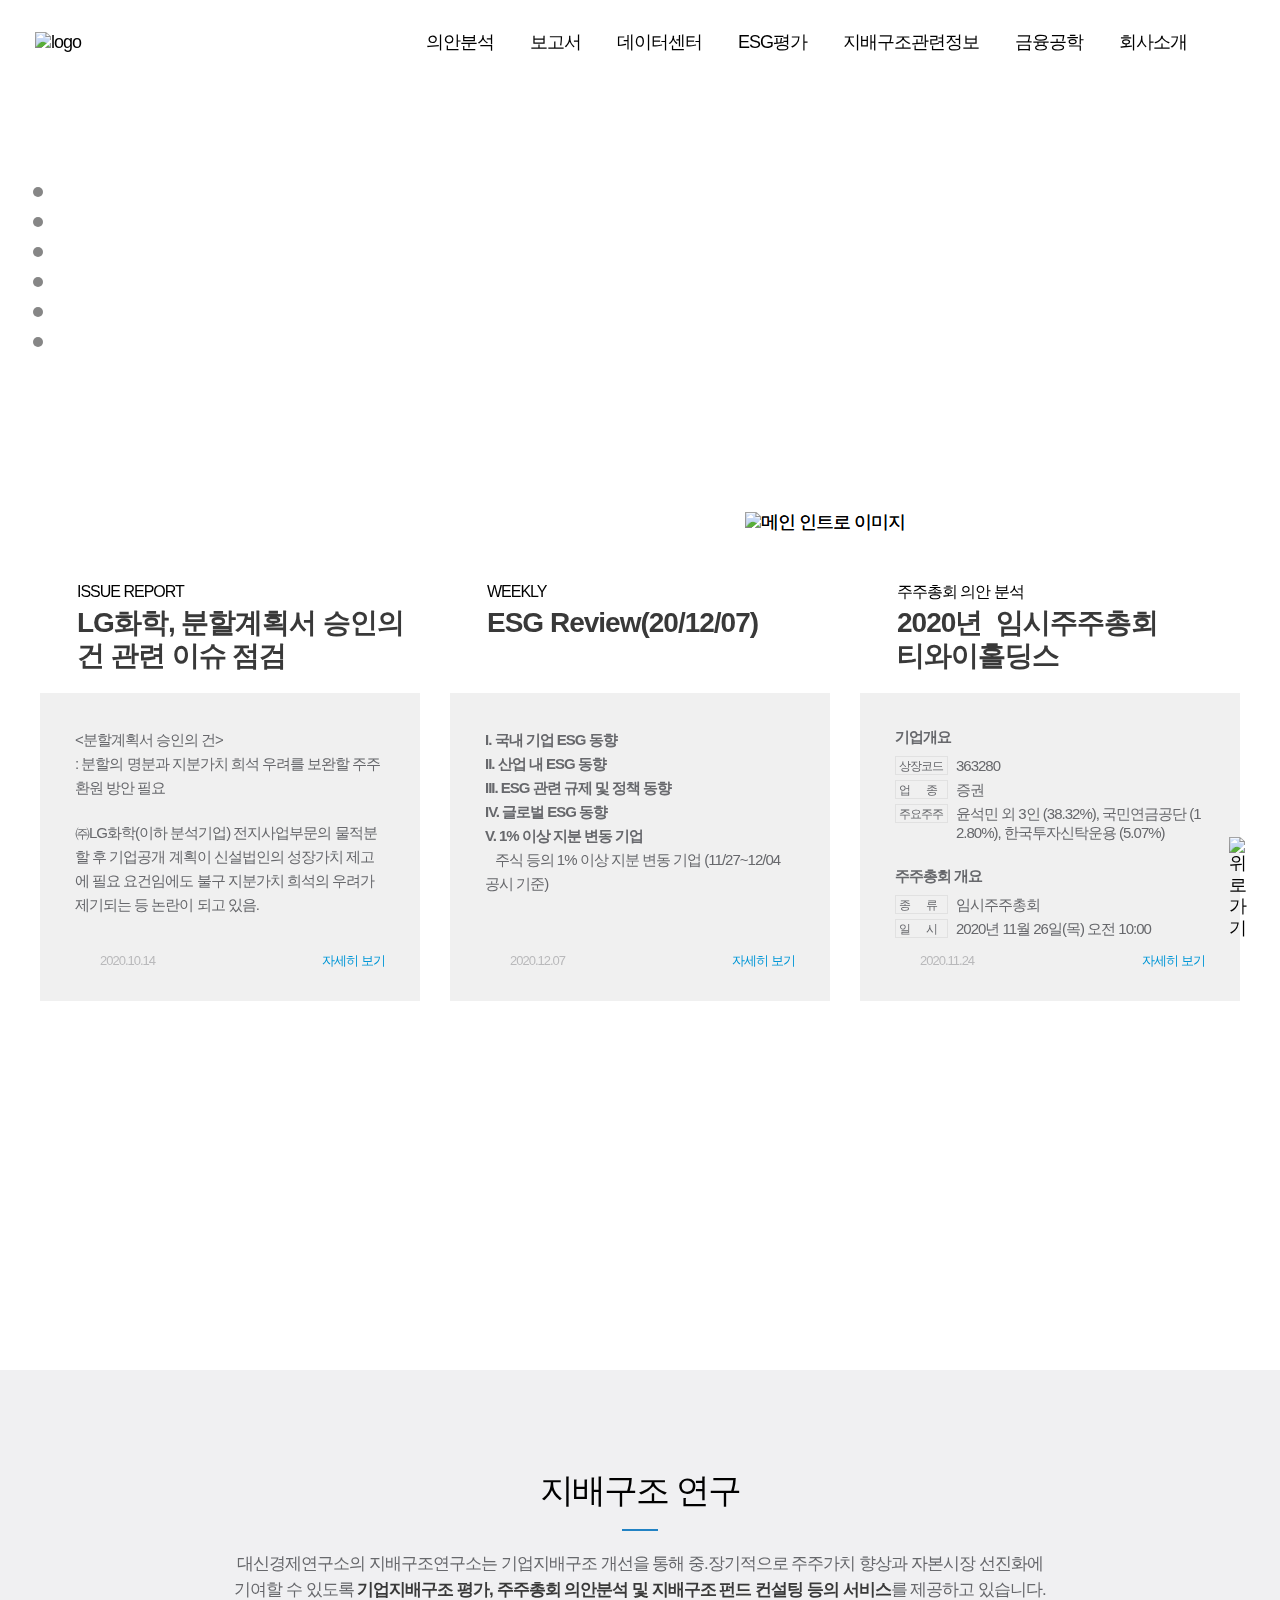
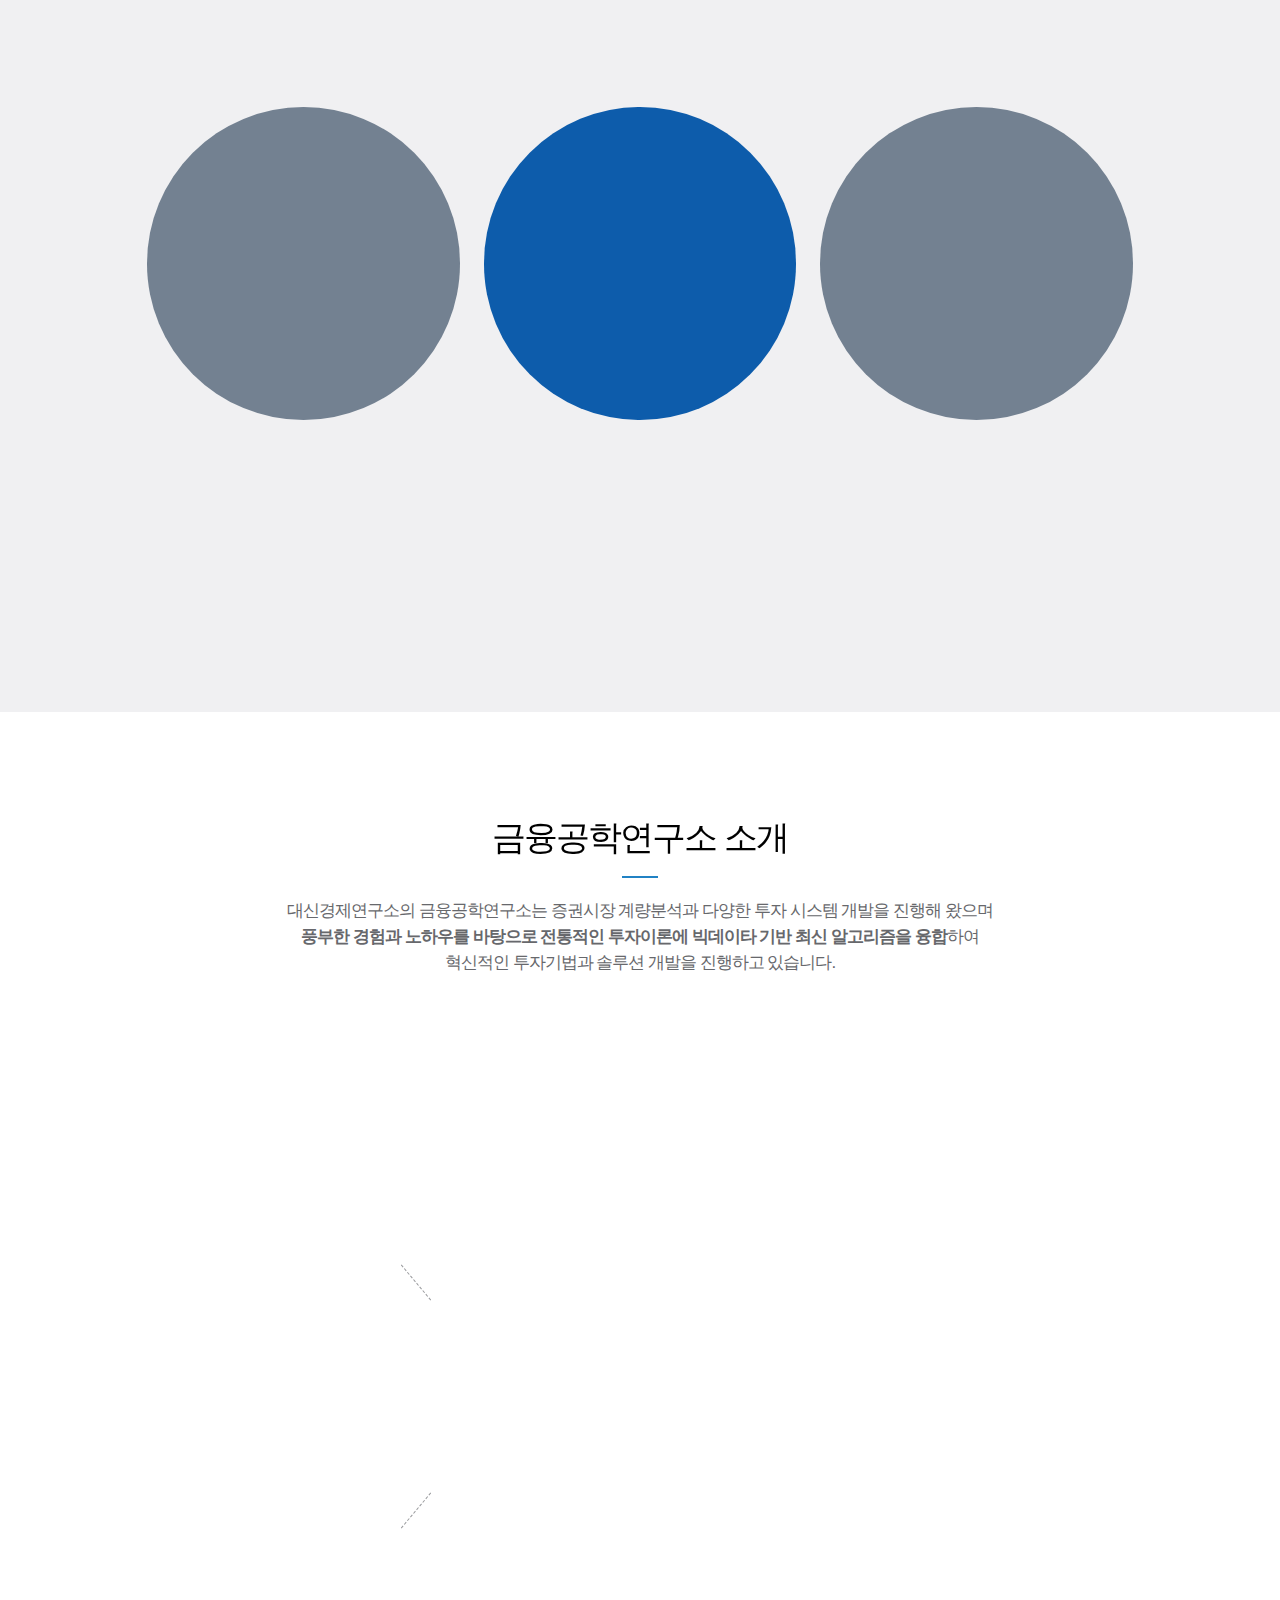
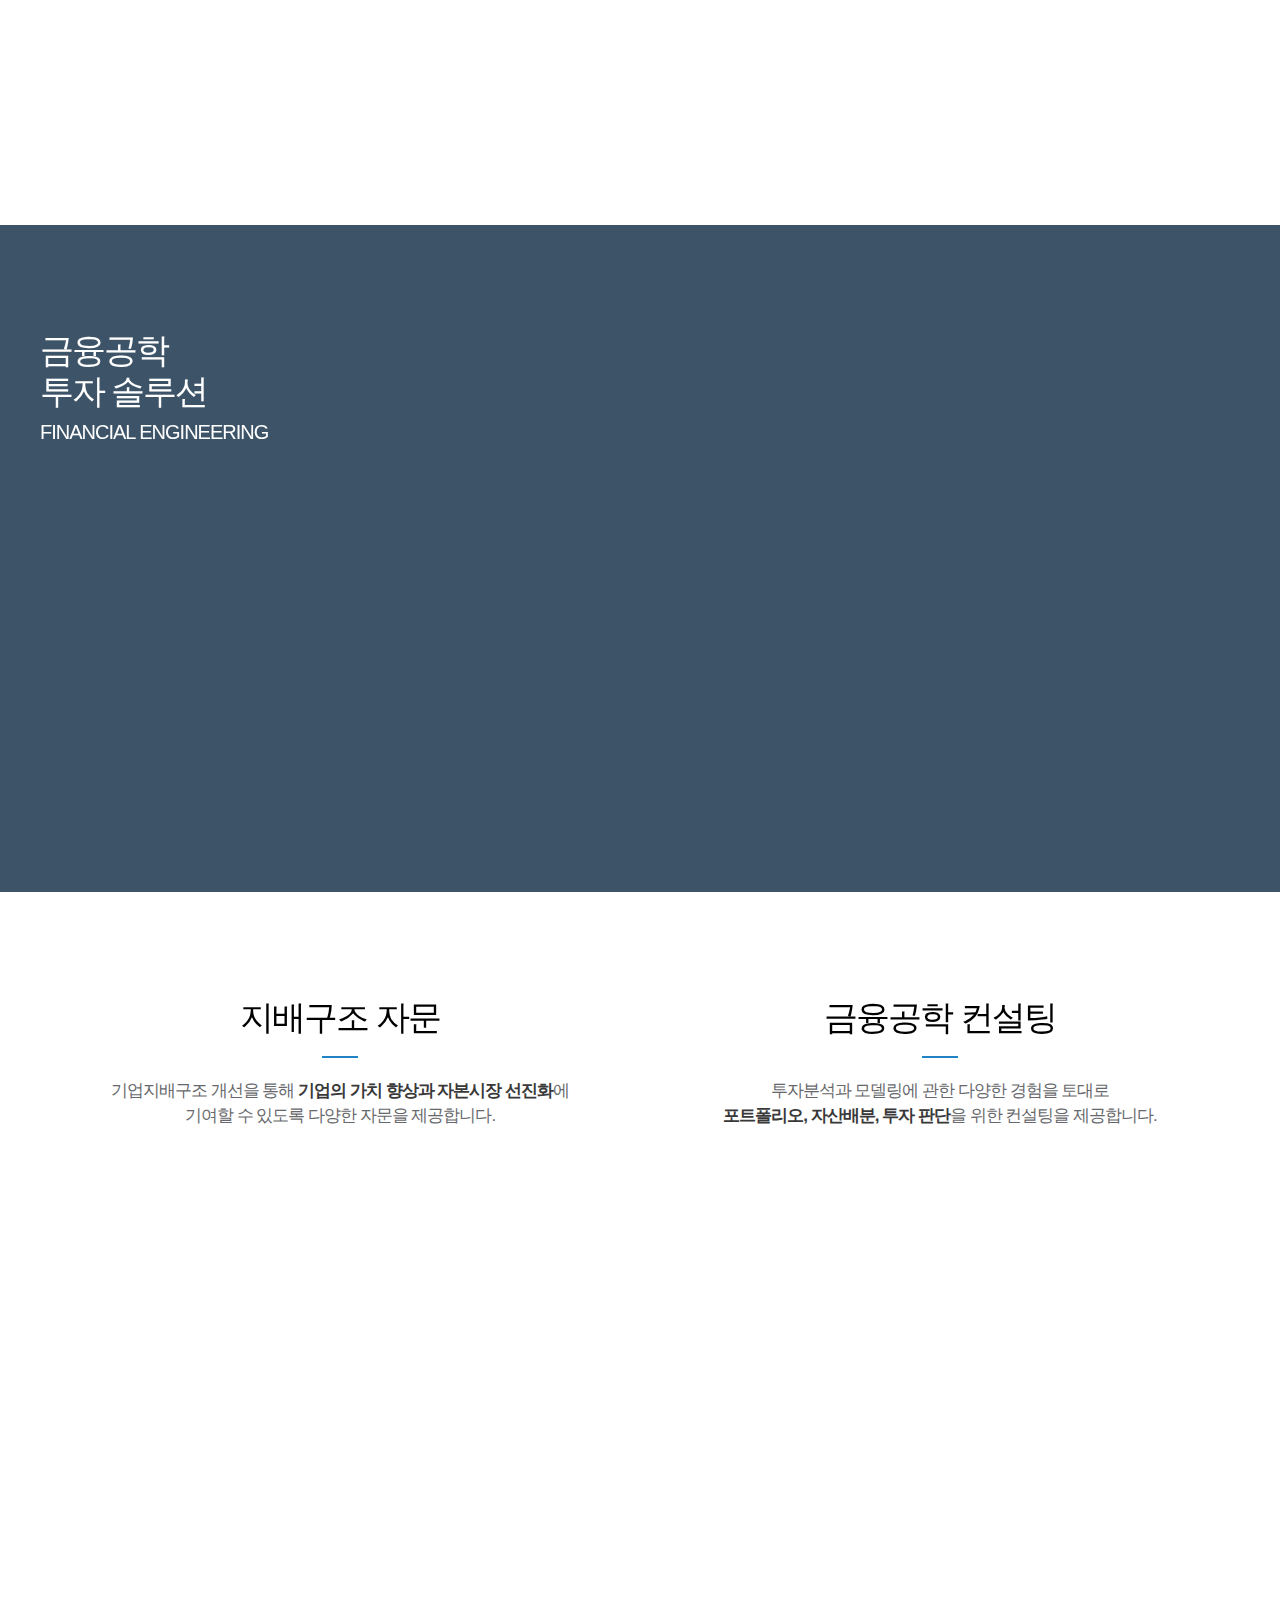
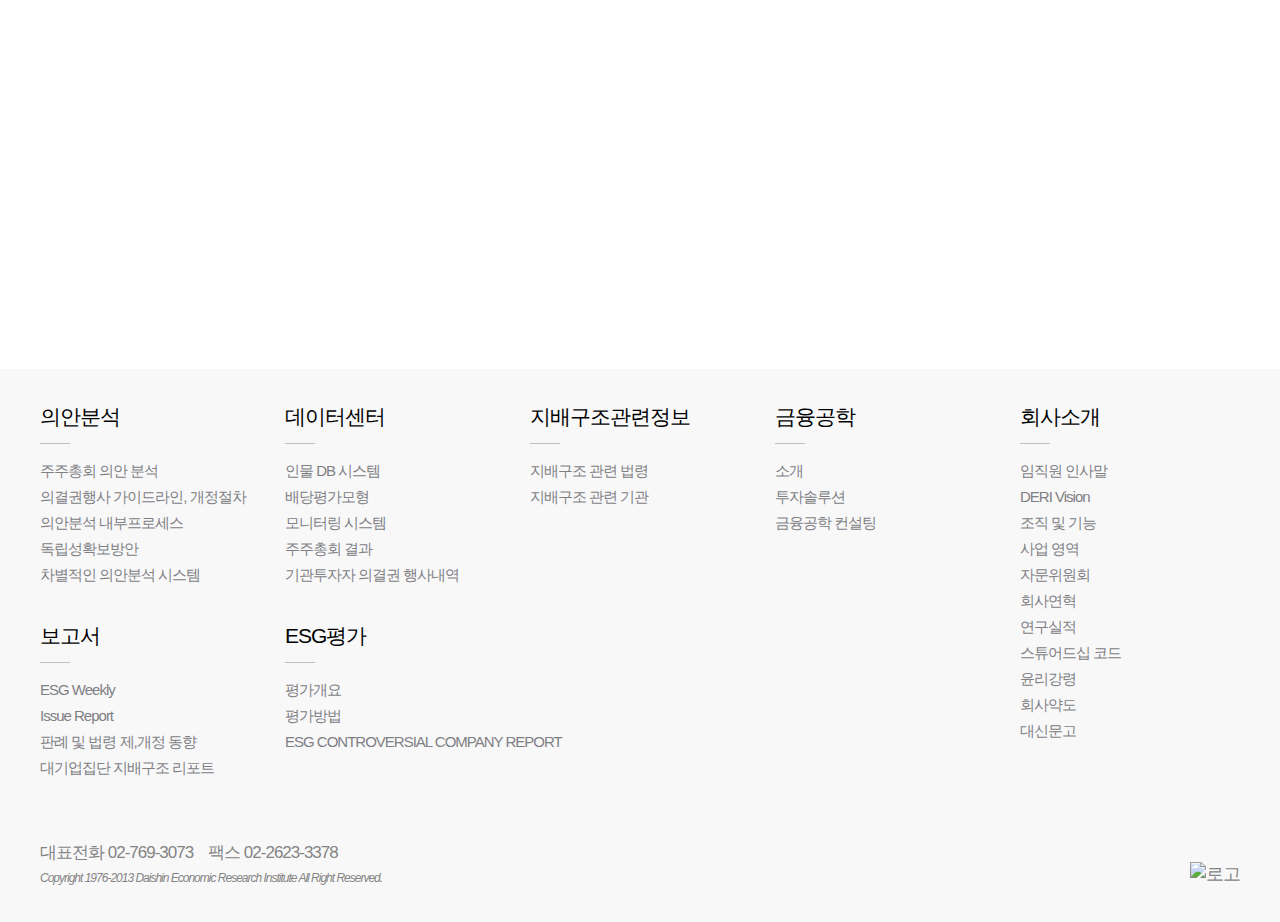
==== commit 938dc948: "portfolio works - deri" ====
--- a/public/pf/deri/index.html
+++ b/public/pf/deri/index.html
@@ -161,10 +161,33 @@
             </nav>
         </header>
 
+        <div class="section-nav-btn">
+            <ul class="dots">
+                <li class="dot">
+                    <span></span>
+                </li>
+                <li class="dot">
+                    <span></span>
+                </li>
+                <li class="dot">
+                    <span></span>
+                </li>
+                <li class="dot">
+                    <span></span>
+                </li>
+                <li class="dot">
+                    <span></span>
+                </li>
+                <li class="dot">
+                    <span></span>
+                </li>
+            </ul>
+        </div>
+
         <!-- main container -->
         <div class="container">
             <!-- 인트로 섹션 intro -->
-            <section class="section intro-section">
+            <section class="section intro-section section-nav-on">
                 <div class="wrap con">
                     <!-- 텍스트 컨텐츠 -->
                     <div class="content">
@@ -177,9 +200,11 @@
                             <span class="small">를 통하여</span>
                         </h2>
                         <p class="txt2">
-                            주주의 가치향상과 투자자의 수익률 제고를 위해
-                            <br>
-                            끊임없이 노력하는 국내 최고 연구소를 지향하고 있습니다.
+                            <span>
+                                주주의 가치향상과 투자자의 수익률 제고를 위해
+                                <br>
+                                끊임없이 노력하는 국내 최고 연구소를 지향하고 있습니다.
+                            </span>
                         </p>
                         <div class="btn">
                             <a href="#">자세히 보기</a>
@@ -196,7 +221,7 @@
                 </div>
             </section>
             <!-- 뉴스 news -->
-            <section class="section cont-news">
+            <section class="section cont-news section-nav-on">
                 <div class="wrap con">
                     <h2 class="section-ti">지배구조 이슈 및 동향</h2>
                     <ul class="flex">
@@ -311,7 +336,7 @@
                 </div>
             </section>
             <!-- 리서치 research -->
-            <section class="section research">
+            <section class="section research actived-on-visible section-nav-on"  data-AOV-diff-y="300">
                 <div class="bg"></div>
                 <div class="wrap con">
                     <div class="cont-head">
@@ -374,7 +399,7 @@
                 </div>
             </section>
             <!-- 연구소 소개 labo intro -->
-            <section class="section labo-intro">
+            <section class="section labo-intro actived-on-visible section-nav-on"  data-AOV-diff-y="300">
                 <div class="wrap con">
                     <div class="cont-head">
                         <h2 class="section-ti">금융공학연구소 소개</h2>
@@ -390,21 +415,21 @@
                         <!-- 원 아이템 -->
                         <div class="tech">
                             <div class="circle v1 flex-center">
-                                <span>
+                                <span class="txt">
                                     Asset Management
                                     <br>
                                     Platform
                                 </span>
                             </div>
                             <div class="circle v2 flex-center">
-                                <span>
+                                <span class="txt">
                                     Data Management
                                     <br>
                                     & Investment Algorithm
                                 </span>
                             </div>
                             <div class="circle center flex-center">
-                                <span>금융공학</span>
+                                <span class="txt">금융공학</span>
                                 <div class="arr"></div>
                             </div>
                             <div class="circle v3 flex-center">
@@ -414,6 +439,8 @@
                                     & Consulting
                                 </span>
                             </div>
+                            <span class="line l1"></span>
+                            <span class="line l2"></span>
                         </div>
                         <ul class="item">
                             <li class="flex v1">
@@ -446,7 +473,7 @@
                 </div>
             </section>
             <!-- 솔루션 solution -->
-            <section class="section solution">
+            <section class="section solution actived-on-visible section-nav-on"  data-AOV-diff-y="300">
                 <div class="bg"></div>
                 <div class="wrap con">
                     <div class="cont-head">
@@ -553,7 +580,7 @@
                 </div>
             </section>
             <!-- 컨설트 consult -->
-            <section class="section consult">
+            <section class="section consult actived-on-visible section-nav-on"  data-AOV-diff-y="300">
                 <div class="wrap con flex">
                     <div class="item-wrap v1">
                         <div class="item-head">
--- a/public/pf/deri/index.css
+++ b/public/pf/deri/index.css
@@ -446,11 +446,31 @@
 
 
 
+.section-nav-btn {
+    position: fixed;
+    top: 167px;
+    left: 33px;
+}
+.section-nav-btn ul li {
+    margin: 20px auto;
+    width: 10px;
+    height: 10px;
+    border-radius: 50%;
+    background-color: #868686;
+    cursor: pointer;
+}
+.section-nav-btn ul li.current {
+    margin-left: -1.5px;
+    border: 3px solid #0397d7;
+    background: none;
+}
+
+
+
+
+
+
 /* 2. 컨텐츠 */
-
-.container {
-    margin-top: 86px;
-}
 
 .container .section p{
     font-size: 1.7rem;
@@ -482,7 +502,8 @@
 /* 3. 인트로 섹션 */
 /* intro section*/
 .intro-section {
-    margin-bottom: 60px;
+    padding-top: 86px;
+    padding-bottom: 60px;
 }
 .intro-section .wrap{
     position: relative;
@@ -509,13 +530,18 @@
 }
 .intro-section .content .txt1 .small{
     vertical-align: bottom;
-    margin-bottom: -7px;
-    
+    margin-bottom: -7px;   
+}
+.intro-section .content .txt2 {
+    position: relative;
+    height: 90px;
+}
+.intro-section .content .txt2 span{
+    position: absolute;
 }
 
 .intro-section .content .btn {
     position: relative;
-    padding-top: 40px;
     font-size: 15px;
     color: #0397d7;
 }
@@ -562,7 +588,7 @@
 .intro-section .bg-3{
     position: absolute;
     bottom: 0;
-    right: -145px;
+    right: -1240px;
     width: 350px;
     height: 120%;
     transform: skew(-45deg);
@@ -571,18 +597,113 @@
 }
 
 
+/* 인트로 애니메이션 */
+.intro-section .bg-1 {
+    animation: bg-ani-v1 1.3s forwards;
+}
+@keyframes bg-ani-v1 {
+    0%{
+        right: -550px;
+        bottom: 545px;
+        opacity: 0;
+    }
+    55% {
+        right: 37px;
+        bottom: -30px;
+        opacity: 0;
+    }
+    100%{
+        right: -7px;
+        bottom: 0px;
+        opacity: 1;
+    }
+}
+.intro-section .bg-2 {
+    animation: bg-ani-v2 1.3s forwards;
+}
+@keyframes bg-ani-v2 {
+    0%{
+        right: -550px;
+        bottom: 545px;
+    }
+    55% {
+        right: 37px;
+        bottom: -30px;
+    }
+    100%{
+        right: -7px;
+        bottom: 0px;
+    }
+}
+.intro-section .bg-3 {
+    animation: bg-ani-v3 0.8s 0.5s forwards;
+}
+@keyframes bg-ani-v3 {
+    0%{
+        right: -1240px;
+    }
+    100% {
+        right: -145px;
+    }
+}
+.intro-section .content .txt1 {
+    opacity: 0;
+    animation: ani-left 1s 1s forwards;
+}
+@keyframes ani-left{
+    0%{
+        margin-left: -30px;
+        opacity: 0;
+    }
+    100%{
+        margin-left: 0px;
+        opacity: 1;
+    }
+}
+.intro-section .content .txt2 span {
+    opacity: 0;
+    animation: ani-up 1s 1.5s forwards;
+}
+@keyframes ani-up {
+    0%{
+        top: 30px;
+        opacity: 0;
+    }
+    100%{
+        top: 0px;
+        opacity: 1;
+    }
+}
+.intro-section .content .btn {
+    opacity: 0;
+    animation: ani-opacity 1.5s 2s forwards;
+}
+@keyframes ani-opacity {
+    0%{
+        opacity: 0;
+    }
+    100%{
+        opacity: 1;
+    }
+}
+
+
+
+
+
 
 /* 4. 뉴스 섹션 */
 /* news section */
 .cont-news .wrap {
     padding-top: 10px;
     padding-bottom: 115px;
+    height: 776px;
+    box-sizing: border-box;
 }
 
 /* 뉴스 리스트 */
 .cont-news > .wrap > ul {
-    margin: 0 -15px;
-    padding: 55px 0 70px 0;
+    margin: -135px -15px 70px;
 }
 .cont-news > .wrap > ul > li {
     position: relative;
@@ -732,6 +853,31 @@
 }
 
 
+/* 뉴스 섹션 애니메이션 */
+.cont-news .wrap .section-ti {
+    opacity: 0;
+}
+.cont-news.on .wrap .section-ti {
+    transition: opacity 1s 0.5s;
+    opacity: 1;
+}
+.cont-news > .wrap > ul {
+    margin-top: -130px;
+    transition: margin 1s;
+}
+.cont-news.on > .wrap > ul {
+    margin-top: 55px;
+}
+.cont-news > .wrap .item-head .tag-img {
+    opacity: 0;
+    transition: opacity 0.3s;
+}
+.cont-news.on > .wrap .item-head .tag-img {
+    opacity: 1;
+}
+
+
+
 
 
 
@@ -752,52 +898,52 @@
     background-position: right bottom;
     z-index: -1;
 }
-.container .research > .wrap {
+.research > .wrap {
     position: relative;
     padding: 100px 95px 93px;
     box-sizing: border-box;
     z-index: 1;
 }
-.container .research .cont-head > p {
+.research .cont-head > p {
     margin: 20px 0 105px 0;
     font-size: 17px;
     line-height: 1.52;
     text-align: center;
     color: #67686c;
 }
-.container .research .cont-head > p >strong {
+.research .cont-head > p >strong {
     font-weight: bold;
     color: #393939;
 }
 
 /* 리서치 연구 서비스 리스트*/
-.container .research .cont-body > ul > li {
+.research .cont-body > ul > li {
     position: relative;
     width: calc((100% - 72px) / 3);
     margin: 0 12px;
     border-radius: 50%;
     color: #ffffff;
 }
-.container .research .cont-body > ul > li.v1 {
+.research .cont-body > ul > li.v1 {
     background-color: #738191;
 }
-.container .research .cont-body > ul > li.v2 {
+.research .cont-body > ul > li.v2 {
     background-color: #0d5cab;
 }
-.container .research .cont-body > ul > li::before {
+.research .cont-body > ul > li::before {
     content:"";
     display: block;
     padding-bottom: 100%;
 }
 
-.container .research .cont-body .list-icon,
-.container .research .cont-body .list-ti,
-.container .research .cont-body .list-txt {
+.research .cont-body .list-icon,
+.research .cont-body .list-ti,
+.research .cont-body .list-txt {
     position: absolute;
 }
 
 /* 리서치 리스트 아이콘 */
-.container .research .cont-body .list-icon {
+.research .cont-body .list-icon {
     top: 50px;
     left: 50%;
     width: 90px;
@@ -806,25 +952,26 @@
     background-image: url(./resource/main_sp.png);
     background-repeat: no-repeat;
 }
-.container .research .cont-body .list-icon.v1{
+.research .cont-body .list-icon.v1{
     background-position: -500px -320px;
 }
-.container .research .cont-body .list-icon.v2{
+.research .cont-body .list-icon.v2{
     background-position: -590px -320px;
 }
-.container .research .cont-body .list-icon.v3{
+.research .cont-body .list-icon.v3{
     background-position: -680px -320px;
 }
 
 /* 리서치 리스트 제목 */
-.container .research .cont-body .list-ti {
+.research .cont-body .list-ti {
     top: 130px;
     left: 0;
     width: 100%;
     text-align: center;
+    font-size: 20px;
 }
 /* 리서치 리스트 텍스트 */
-.container .research .cont-body .list-txt {
+.research .cont-body .list-txt {
     top: 175px;
     left: 0;
     width: 100%;
@@ -833,30 +980,127 @@
 }
 
 /* 리서치 연구 결과 */
-.container .research .cont-body .result {
+.research .cont-body .result {
     position: relative;
     padding-top: 100px;
 }
-.container .research .cont-body .result .arr{
-    position: absolute;
-    top: 15px;
+.research .cont-body .result .arr{
+    position: absolute;
+    top: 0;
     left: calc(50% - 12px);
     width: 24px;
     height: 75px;
 }
-.container .research .cont-body .result .txt-box{
+.research .cont-body .result .txt-box{
     margin: 0 auto;
     width: 400px;
     height: 95px;
     border: 2px solid #0d5cab;
     color: #0d5cab;
 }
-.container .research .cont-body .result .txt-box p{
+.research .cont-body .result .txt-box p{
     font-size: 21px;
     line-height: 1.3;
     text-align: center;
 }
-/* ------ */
+
+
+
+/* 리서치 섹션 애니메이션 */
+.research .cont-body .list-icon {
+    opacity: 0;
+}
+.research.actived .cont-body > ul > li:nth-child(1) .list-icon {
+    animation: icon-ani 1s forwards;
+}
+.research.actived .cont-body > ul > li:nth-child(2) .list-icon {
+    animation: icon-ani 1s 0.5s forwards;
+}
+.research.actived .cont-body > ul > li:nth-child(3) .list-icon {
+    animation: icon-ani 1s 1s forwards;
+}
+@keyframes icon-ani {
+    0%{
+        left: calc(50% + 30px);
+        opacity: 0;
+    }
+    100%{
+        left: 50%;
+        opacity: 1;
+    }
+}
+.research .cont-body .list-ti {
+    opacity: 0;
+}
+.research.actived .cont-body > ul > li:nth-child(1) .list-ti{
+    animation: research-txt-ani1 1s forwards;
+}
+.research.actived .cont-body > ul > li:nth-child(2) .list-ti{
+    animation: research-txt-ani1 1s 0.5s forwards;
+}
+.research.actived .cont-body > ul > li:nth-child(3) .list-ti{
+    animation: research-txt-ani1 1s 1s forwards;
+}
+@keyframes research-txt-ani1 {
+    0%{
+        left: 30px;
+        opacity: 0;
+    }
+    100%{
+        left: 0px;
+        opacity: 1;
+    }
+}
+.research .cont-body .list-txt {
+    opacity: 0;
+}
+.research.actived .cont-body > ul > li:nth-child(1) .list-txt {
+    animation: research-txt-ani2 0.7s 0.1s forwards;
+}
+.research.actived .cont-body > ul > li:nth-child(2) .list-txt {
+    animation: research-txt-ani2 0.7s 0.6s forwards;
+}
+.research.actived .cont-body > ul > li:nth-child(3) .list-txt {
+    animation: research-txt-ani2 0.7s 1.1s forwards;
+}
+@keyframes research-txt-ani2 {
+    0%{
+        top: 195px;
+        opacity: 0;
+    }
+    100%{
+        top: 175px;
+        opacity: 1;
+    }
+}
+
+.research .cont-body .result .arr{
+    top: 0;
+    opacity: 0;
+    transition: opacity 0.3s 1.2s, top 0.5s 1.2s;
+}
+.research.actived .cont-body .result .arr{
+    top: 15px;
+    opacity: 1;
+}
+.research .cont-body .result .txt-box {
+    opacity: 0;
+    transition: opacity 0.5s 1.3s;
+}
+.research.actived .cont-body .result .txt-box {
+    opacity: 1;
+}
+.research .cont-body .result .txt-box p {
+    margin-top: 20px;
+    transition: margin 0.7s 1.3s;
+}
+.research.actived .cont-body .result .txt-box p {
+    margin-top: 0;
+}
+
+
+
+
 
 
 
@@ -927,10 +1171,7 @@
 
 
 /* 원아이템 라인 */
-.labo-intro .cont-body .tech .circle.v1::before,
-.labo-intro .cont-body .tech .circle.v2::before,
-.labo-intro .cont-body .tech .circle.v3::before {
-    content:"";
+.labo-intro .cont-body .tech .line{
     position: absolute;
     width: 46px;
     height: 1px;
@@ -938,21 +1179,17 @@
     border-top: 1px dashed #999a9d;
     z-index: -1;
 }
-.labo-intro .cont-body .tech .circle.v1::before{
-    right: 0;
-    bottom: 2px;
+.labo-intro .cont-body .tech .l1{
+    top: 207px;
+    left: 260px;
     transform: rotate(50deg);
 }
-.labo-intro .cont-body .tech .circle.v2::before{
-    top: 104.5px;
-    left: 100%;
-    width: 42px;
-}
-.labo-intro .cont-body .tech .circle.v3::before{
-    top: 2px;
-    right: 0;
+.labo-intro .cont-body .tech .l2{
+    bottom: 207px;
+    left: 260px;
     transform: rotate(-50deg);
 }
+
 .labo-intro .cont-body .tech .circle.center::before{
     content:"";
     position: absolute;
@@ -964,6 +1201,18 @@
     border: 1px dashed #999a9d;
     box-sizing: border-box;
 }
+.labo-intro .cont-body .tech .circle.center::after{
+    content:"";
+    position: absolute;
+    top: 104.5px;
+    left: -50px;
+    width: 46px;
+    height: 1px;
+    border-top: 1px dashed #999a9d;
+    box-sizing: border-box;
+    z-index: -1;
+}
+
 /* 그래프 화살표 */
 .labo-intro .cont-body .tech .circle.center .arr {
     position: absolute;
@@ -1063,6 +1312,80 @@
 
 
 
+/* 연구소 섹션 애니메이션 */
+.labo-intro .cont-body .tech .circle {
+    opacity: 0;
+}
+.labo-intro.actived .cont-body .tech .circle.v1 {
+    animation: ani-circle 1s 0.5s forwards;
+}
+.labo-intro.actived .cont-body .tech .circle.v2 {
+    animation: ani-circle 1s 0.6s forwards;
+}
+.labo-intro.actived .cont-body .tech .circle.v3 {
+    animation: ani-circle 1s 0.7s forwards;
+}
+@keyframes ani-circle {
+    0%{
+        margin-left: -20px;
+        opacity: 0;
+    }
+    100%{
+        margin-left: 0;
+        opacity: 1;
+    }
+}
+.labo-intro.actived .cont-body .tech .circle.center {
+    animation: ani-opacity 0.6s  forwards;
+}
+.labo-intro .cont-body .tech .circle.center > .txt {
+    opacity: 0;
+}
+.labo-intro.actived .cont-body .tech .circle.center > .txt {
+    animation: ani-opacity 0.5s 0.5s forwards;
+}
+
+.labo-intro .cont-body .item > li {
+    opacity: 0;
+}
+.labo-intro.actived .cont-body .item > li:nth-child(1) {
+    animation: ani-opacity 0.5s 0.7s forwards;
+}
+.labo-intro.actived .cont-body .item > li:nth-child(2) {
+    animation: ani-opacity 0.5s 0.8s forwards;
+}
+.labo-intro.actived .cont-body .item > li:nth-child(3) {
+    animation: ani-opacity 0.5s 0.9s forwards;
+}
+.labo-intro.actived .cont-body .item > li:nth-child(4) {
+    animation: ani-opacity 0.5s 1s forwards;
+}
+@keyframes ani-opacity{
+    0%{
+        opacity: 0;
+    }
+    100%{
+        opacity: 1;
+    }
+}
+.labo-intro .cont-body .result > h3 {
+    opacity: 0;
+}
+.labo-intro.actived .cont-body .result > h3 {
+    animation: result-ani 0.5s 1.2s forwards;
+}
+@keyframes result-ani{
+    0%{
+        margin-left: -20px;
+        opacity: 0;
+    }
+    100%{
+        margin-left: 10px;
+        opacity: 1;
+    }
+}
+
+
 
 
 
@@ -1086,7 +1409,7 @@
     padding: 105px 0 135px;
 }
 
-/* 솔루션 타이틀 */
+/* 솔루션 컨텐츠 타이틀 */
 .solution .cont-head .sol-ti {
     position: relative;
     padding-bottom: 5px;
@@ -1110,8 +1433,12 @@
     color: #ffffff;
 }
 
+/* 솔루션 컨텐츠 바디 */
 .solution .cont-body {
     padding-top: 90px;
+}
+.solution .cont-body > ul {
+    height: 220px;
 }
 .solution .cont-body > ul > li {
     width: 220px;
@@ -1219,6 +1546,43 @@
     color: #ffffff;
     line-height: 1.2;
 }
+
+
+
+/* 솔루션 섹션 애니메이션 */
+.solution .cont-body > ul > li {
+    opacity: 0;
+}
+.solution.actived .cont-body > ul > li:nth-child(1) {
+    animation: solution-item-ani 0.5s forwards;
+}
+.solution.actived .cont-body > ul > li:nth-child(2) {
+    animation: solution-item-ani 0.5s 0.2s forwards;
+}
+.solution.actived .cont-body > ul > li:nth-child(3) {
+    animation: solution-item-ani 0.5s 0.4s forwards;
+}
+.solution.actived .cont-body > ul > li:nth-child(4) {
+    animation: solution-item-ani 0.5s 0.6s forwards;
+}
+.solution.actived .cont-body > ul > li:nth-child(5) {
+    animation: solution-item-ani 0.5s 0.8s forwards;
+}
+@keyframes solution-item-ani {
+    0%{
+        margin-top: -50px;
+        opacity: 0;
+    }
+    100%{
+        margin-top: 0px;
+        opacity: 1;
+    }
+}
+
+
+
+
+
 
 
 
@@ -1350,7 +1714,43 @@
 }
 
 
-
+/* 컨설트 섹션 애니메이션 */
+.consult .item-wrap.v1 .item-body .item,
+.consult .item-wrap.v2 .item-body .item {
+    opacity: 0;
+}
+.consult.actived .item-wrap.v1 .item-body .item:nth-child(1) {
+    animation: consult-opacity-ani 0.6s forwards;
+}
+.consult.actived .item-wrap.v1 .item-body .item:nth-child(2) {
+    animation: consult-opacity-ani 0.6s 0.3s forwards;
+}
+.consult.actived .item-wrap.v1 .item-body .item:nth-child(3) {
+    animation: consult-opacity-ani 0.6s 0.6s forwards;
+}
+.consult.actived .item-wrap.v1 .item-body .item:nth-child(4) {
+    animation: consult-opacity-ani 0.6s 0.9s forwards;
+}
+.consult.actived .item-wrap.v2 .item-body .item:nth-child(1) {
+    animation: consult-opacity-ani 0.6s 1.2s forwards;
+}
+.consult.actived .item-wrap.v2 .item-body .item:nth-child(2) {
+    animation: consult-opacity-ani 0.6s 1.5s forwards;
+}
+.consult.actived .item-wrap.v2 .item-body .item:nth-child(3) {
+    animation: consult-opacity-ani 0.6s 1.8s forwards;
+}
+.consult.actived .item-wrap.v2 .item-body .item:nth-child(4) {
+    animation: consult-opacity-ani 0.6s 2.1s forwards;
+}
+@keyframes consult-opacity-ani {
+    0%{
+        opacity: 0;
+    }
+    100%{
+        opacity: 1;
+    }
+}
 
 
 
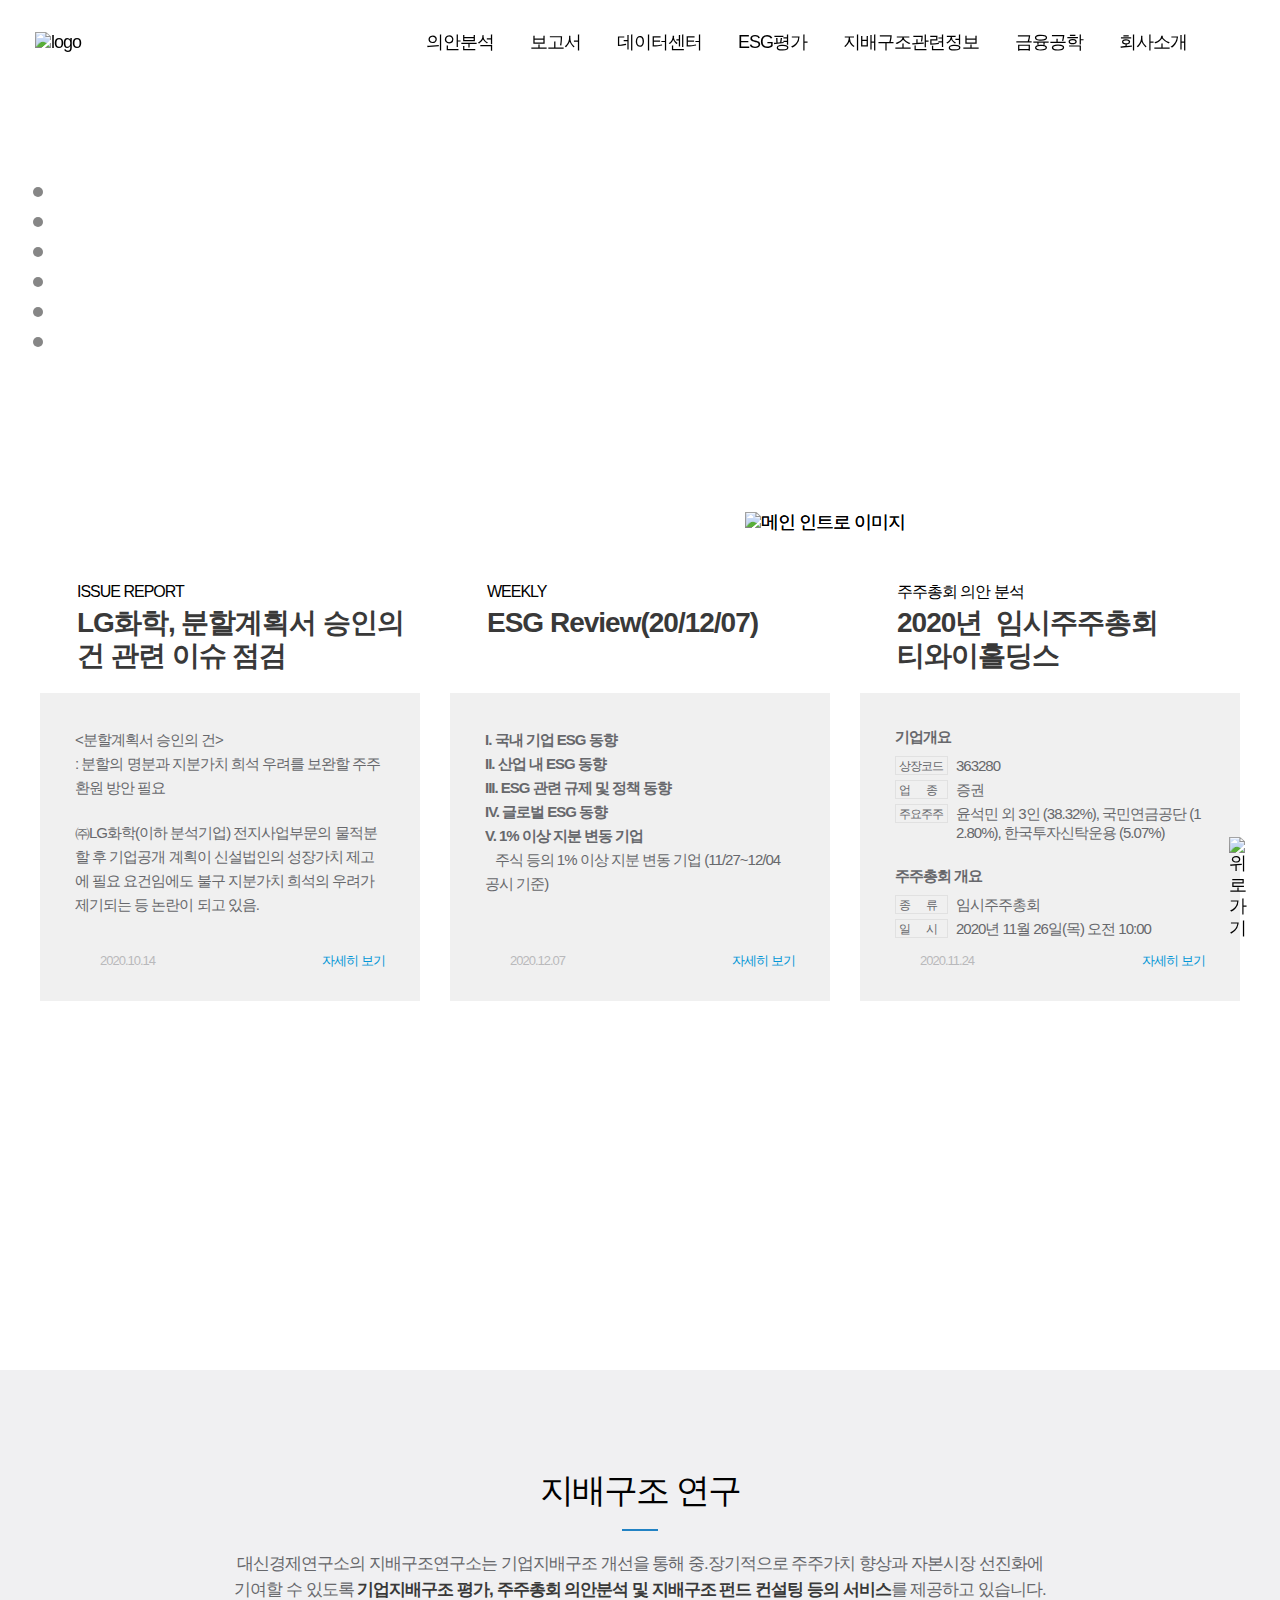
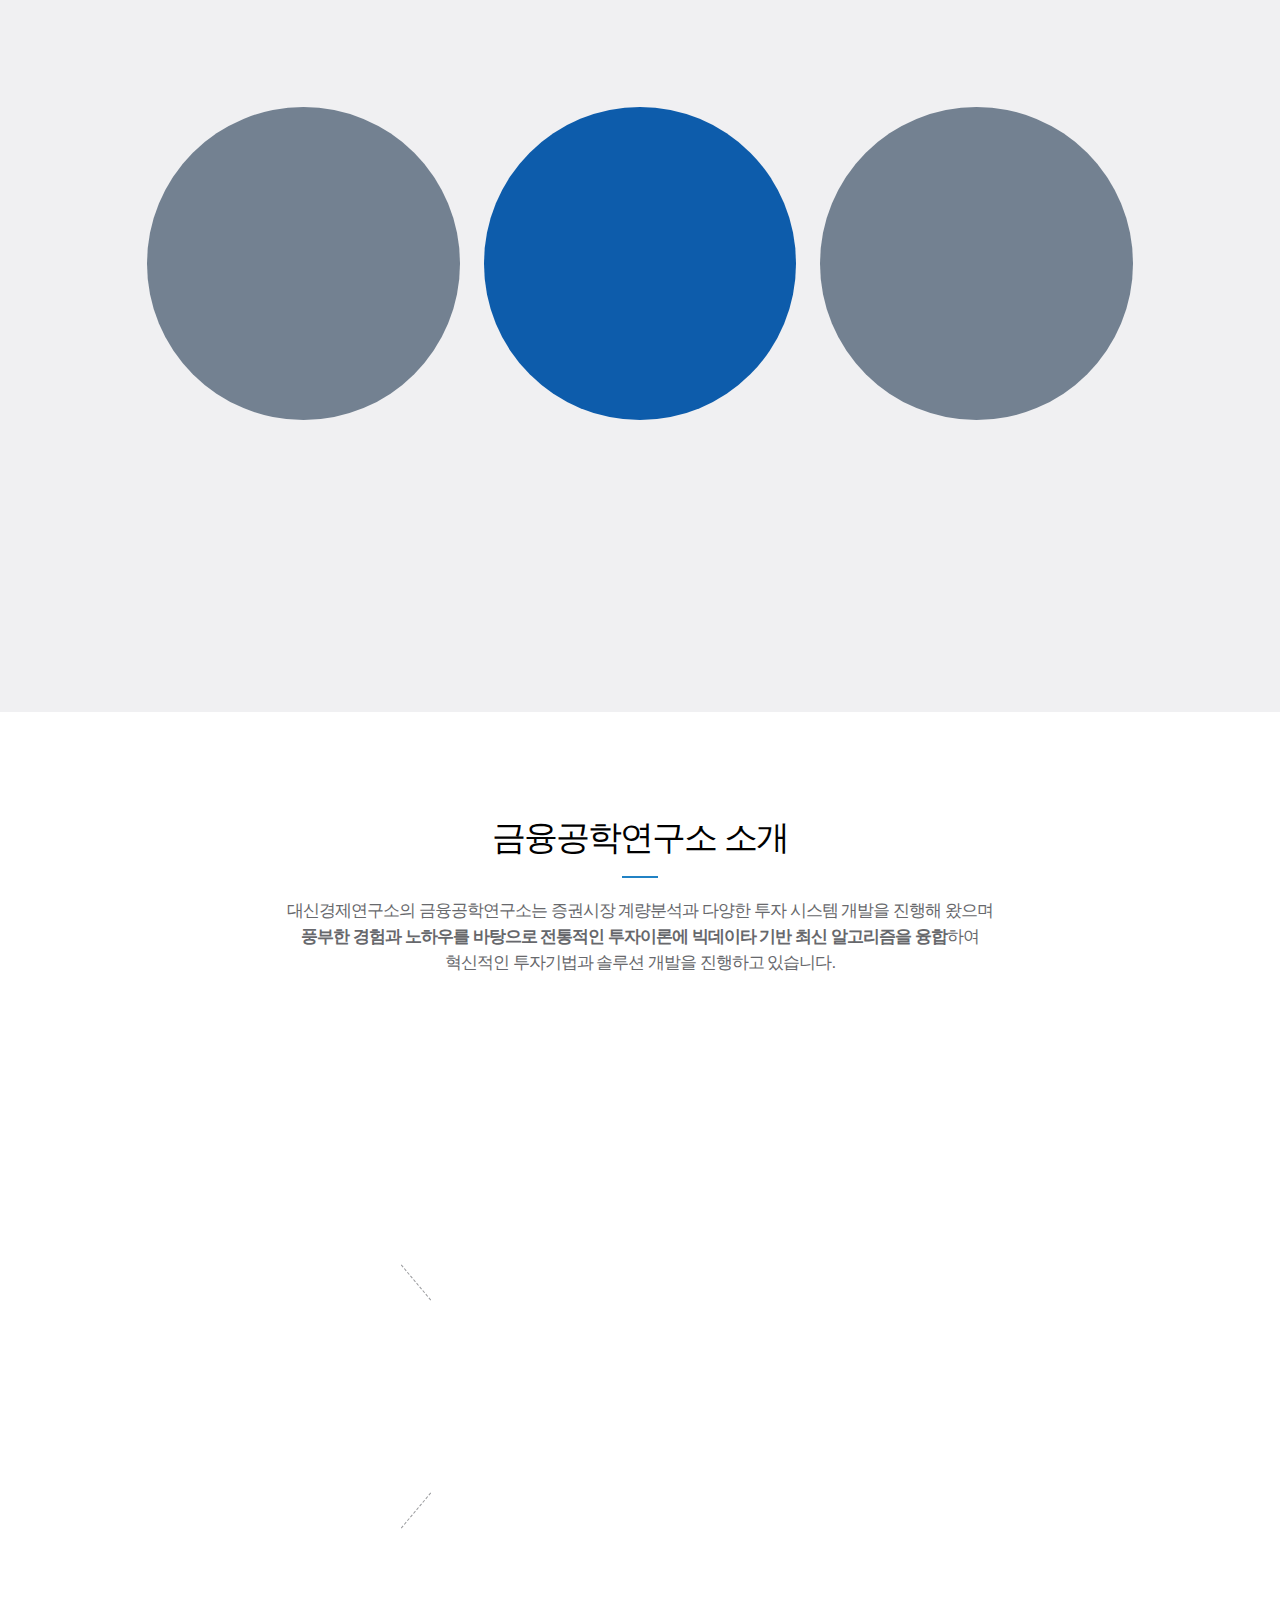
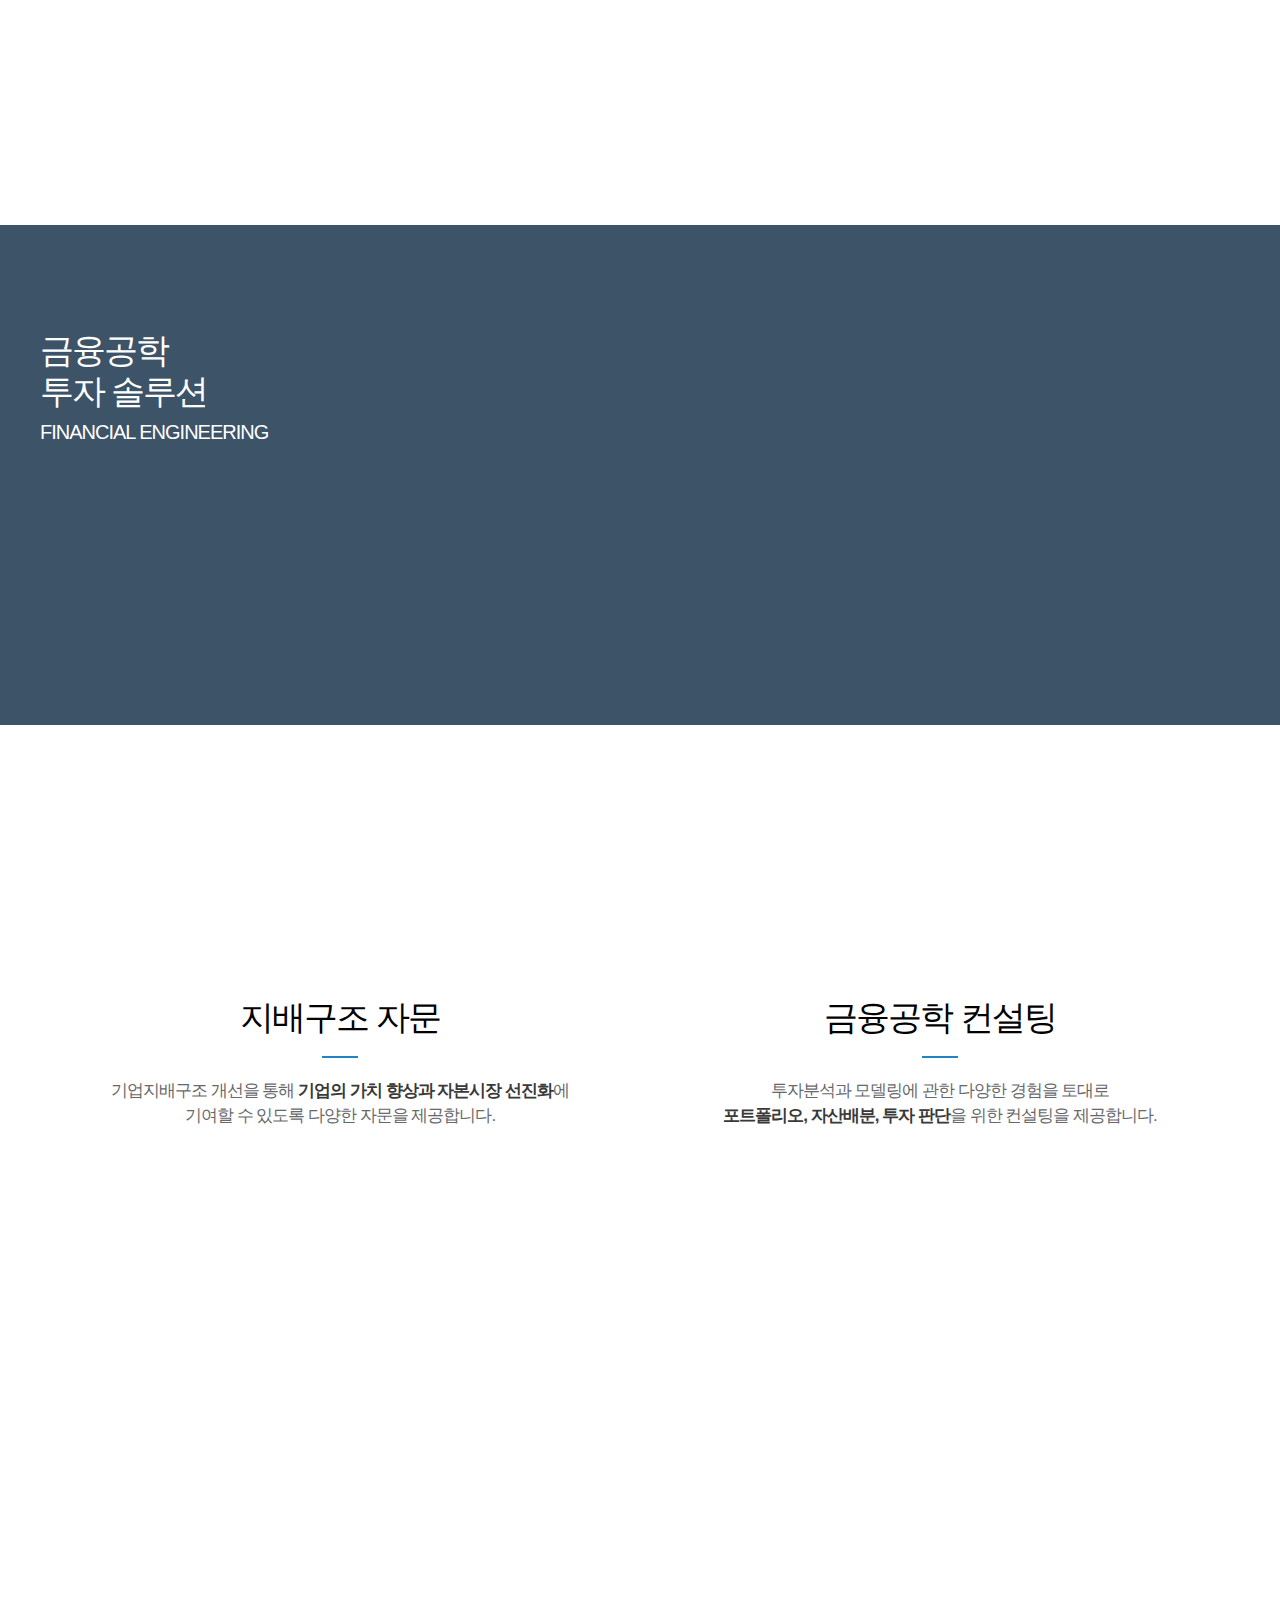
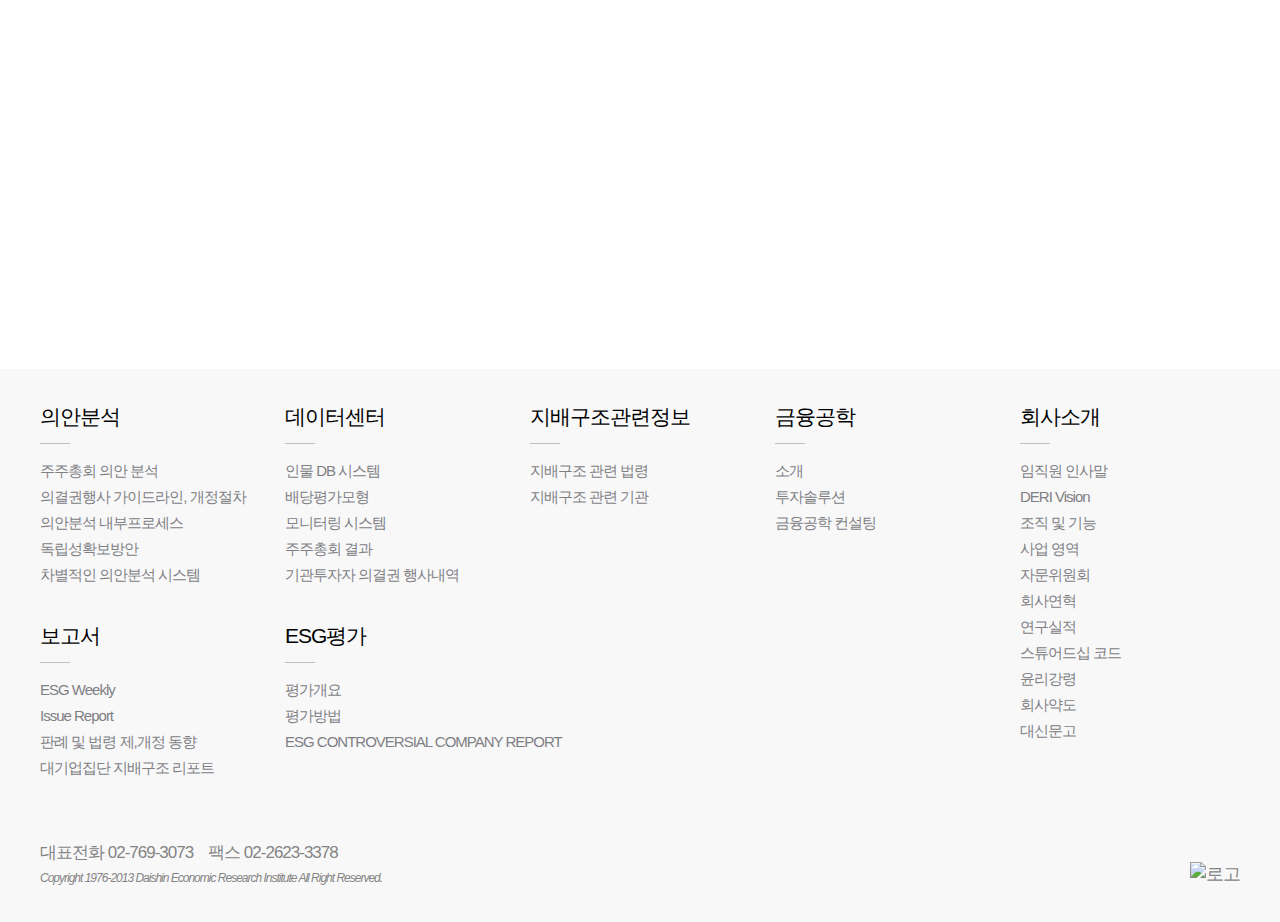
==== commit 2923a440: "portfolio works -deri finish" ====
--- a/public/pf/deri/index.html
+++ b/public/pf/deri/index.html
@@ -9,6 +9,9 @@
         <script src="https://cdnjs.cloudflare.com/ajax/libs/jquery/3.5.1/jquery.min.js"></script>
         <!-- lodash 플러그인 -->
         <script src="https://cdn.jsdelivr.net/npm/lodash@4.17.20/lodash.min.js"></script>
+        <!-- gsap 플러그인 -->
+        <script src="https://cdnjs.cloudflare.com/ajax/libs/gsap/3.5.1/gsap.min.js"></script>
+        <script src="https://cdnjs.cloudflare.com/ajax/libs/gsap/3.5.1/ScrollTrigger.min.js"></script>
 
         <link rel="stylesheet" href="./index.css">
         <script src="./index.js"></script>
@@ -164,22 +167,40 @@
         <div class="section-nav-btn">
             <ul class="dots">
                 <li class="dot">
-                    <span></span>
+                    <p>
+                        <i></i>
+                        <span>TOP</span>
+                    </p>
                 </li>
                 <li class="dot">
-                    <span></span>
+                    <p>
+                        <i></i>
+                        <span>지배구조 이슈 및 동향</span>
+                    </p>
                 </li>
                 <li class="dot">
-                    <span></span>
+                    <p>
+                        <i></i>
+                        <span>지배구조 연구</span>
+                    </p>
                 </li>
                 <li class="dot">
-                    <span></span>
+                    <p>
+                        <i></i>
+                        <span>금융공학연구소 소개</span>
+                    </p>
                 </li>
                 <li class="dot">
-                    <span></span>
+                    <p>
+                        <i></i>
+                        <span>금융공학 투자 솔루션</span>
+                    </p>
                 </li>
                 <li class="dot">
-                    <span></span>
+                    <p>
+                        <i></i>
+                        <span>지배구조, 금융공학 컨설팅</span>
+                    </p>
                 </li>
             </ul>
         </div>
--- a/public/pf/deri/index.css
+++ b/public/pf/deri/index.css
@@ -450,8 +450,10 @@
     position: fixed;
     top: 167px;
     left: 33px;
+    z-index: 100;
 }
 .section-nav-btn ul li {
+    position: relative;
     margin: 20px auto;
     width: 10px;
     height: 10px;
@@ -463,6 +465,32 @@
     margin-left: -1.5px;
     border: 3px solid #0397d7;
     background: none;
+}
+
+.section-nav-btn ul li > p{
+    display: none;
+    position: absolute;
+    top: -11.5px;
+    left: 20px;
+}
+.section-nav-btn ul li:hover > p {
+    display: flex;
+    width: 300px;
+}
+.section-nav-btn ul li > p::before {
+    content:"";
+    display: inline-block;
+    width: 8px;
+    height: 29px;
+    background: url('./resource/ico_tab.png') no-repeat;
+}
+.section-nav-btn ul li > p > span {
+    display: inline-block;
+    padding: 0 10px 0 5px;
+    font-size: 15px;
+    line-height: 29px;
+    color: #ffffff;
+    background-color: #0397d7;
 }
 
 
@@ -886,23 +914,24 @@
 .container .research {
     position: relative;
     overflow: hidden;
+    background-color: #f0f0f2;
 }
 .container .research >.bg{
     position: absolute;
-    top: 0;
+    top: -239px;
     left: 0;
     width: 100%;
     height: 1100px;
     background: #f0f0f2 url(./resource/main_cont_resrch_bg.png) no-repeat;
     background-size: contain;
     background-position: right bottom;
-    z-index: -1;
+    z-index: 1;
 }
 .research > .wrap {
     position: relative;
     padding: 100px 95px 93px;
     box-sizing: border-box;
-    z-index: 1;
+    z-index: 2;
 }
 .research .cont-head > p {
     margin: 20px 0 105px 0;
@@ -1397,7 +1426,7 @@
 }
 .solution .bg {
     position: absolute;
-    top: -100px;
+    top: -271px;
     left: 0;
     width: 100%;
     height: 771px;
